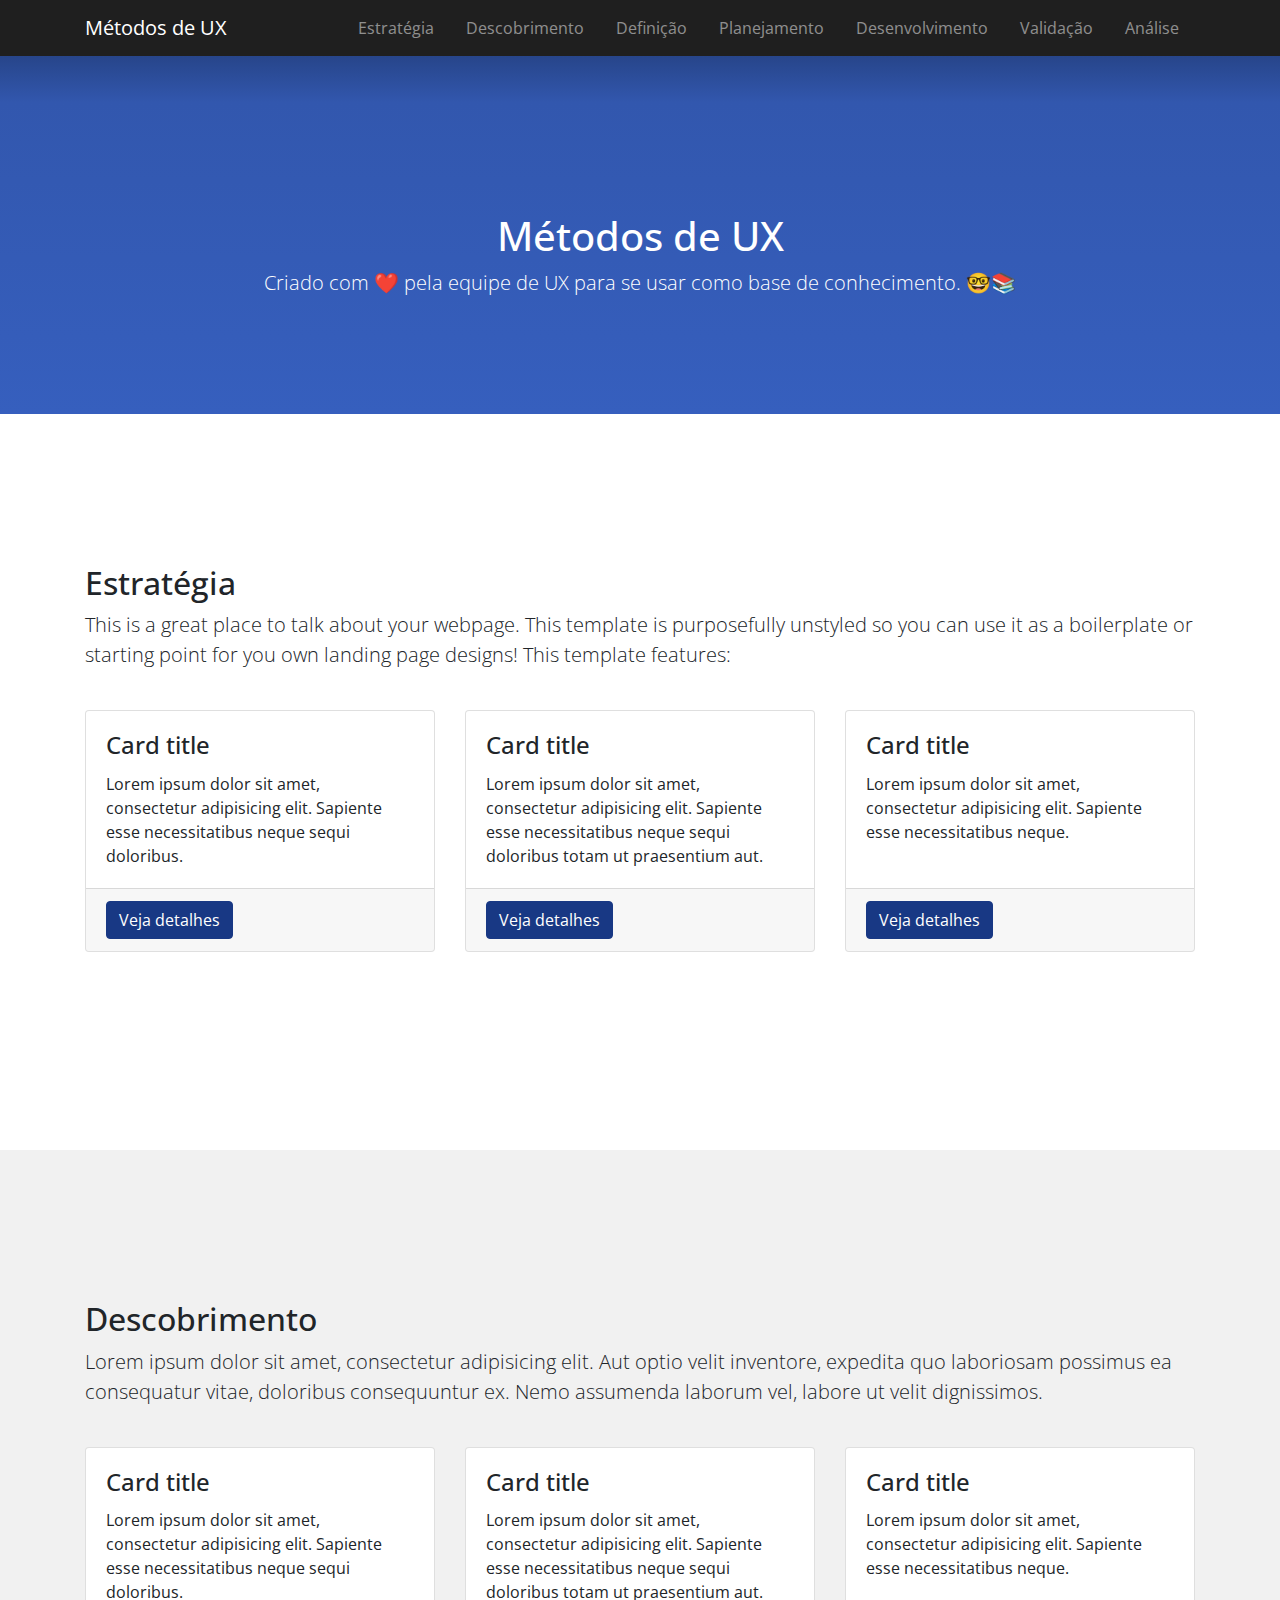
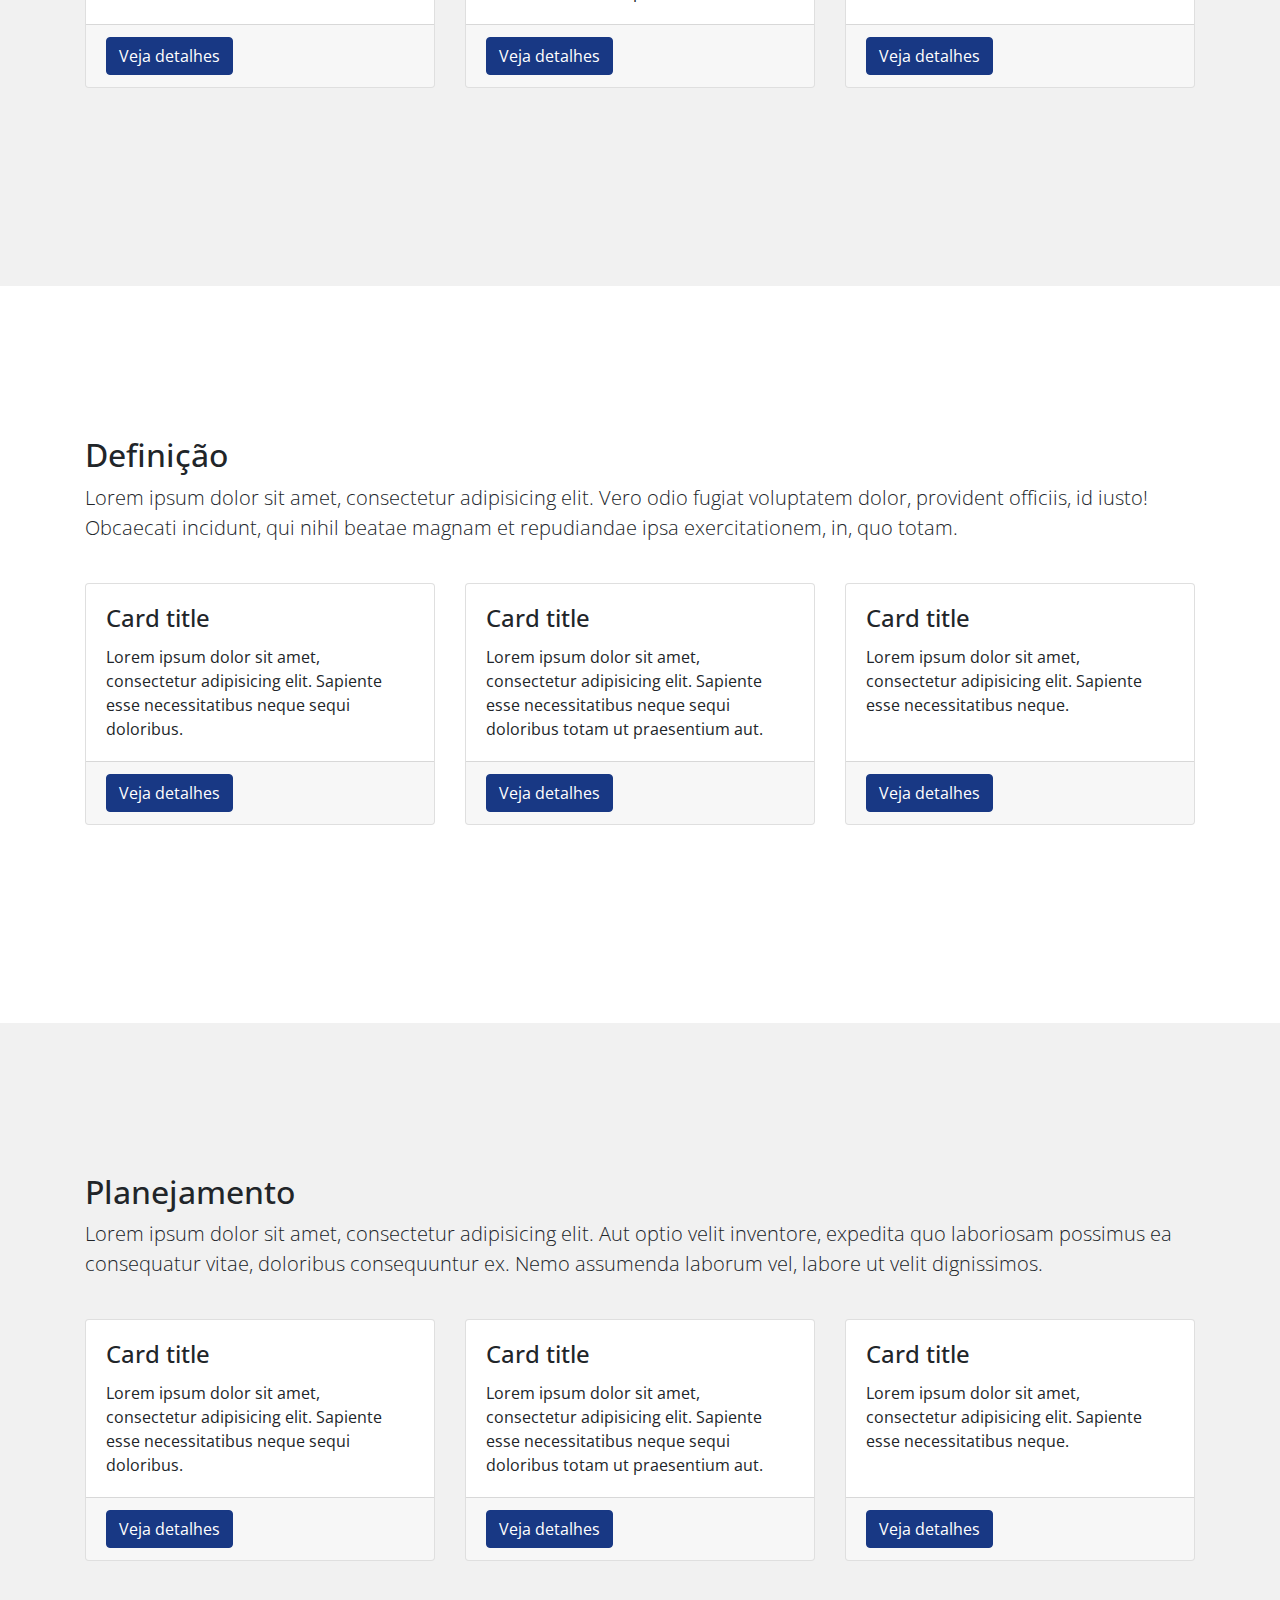
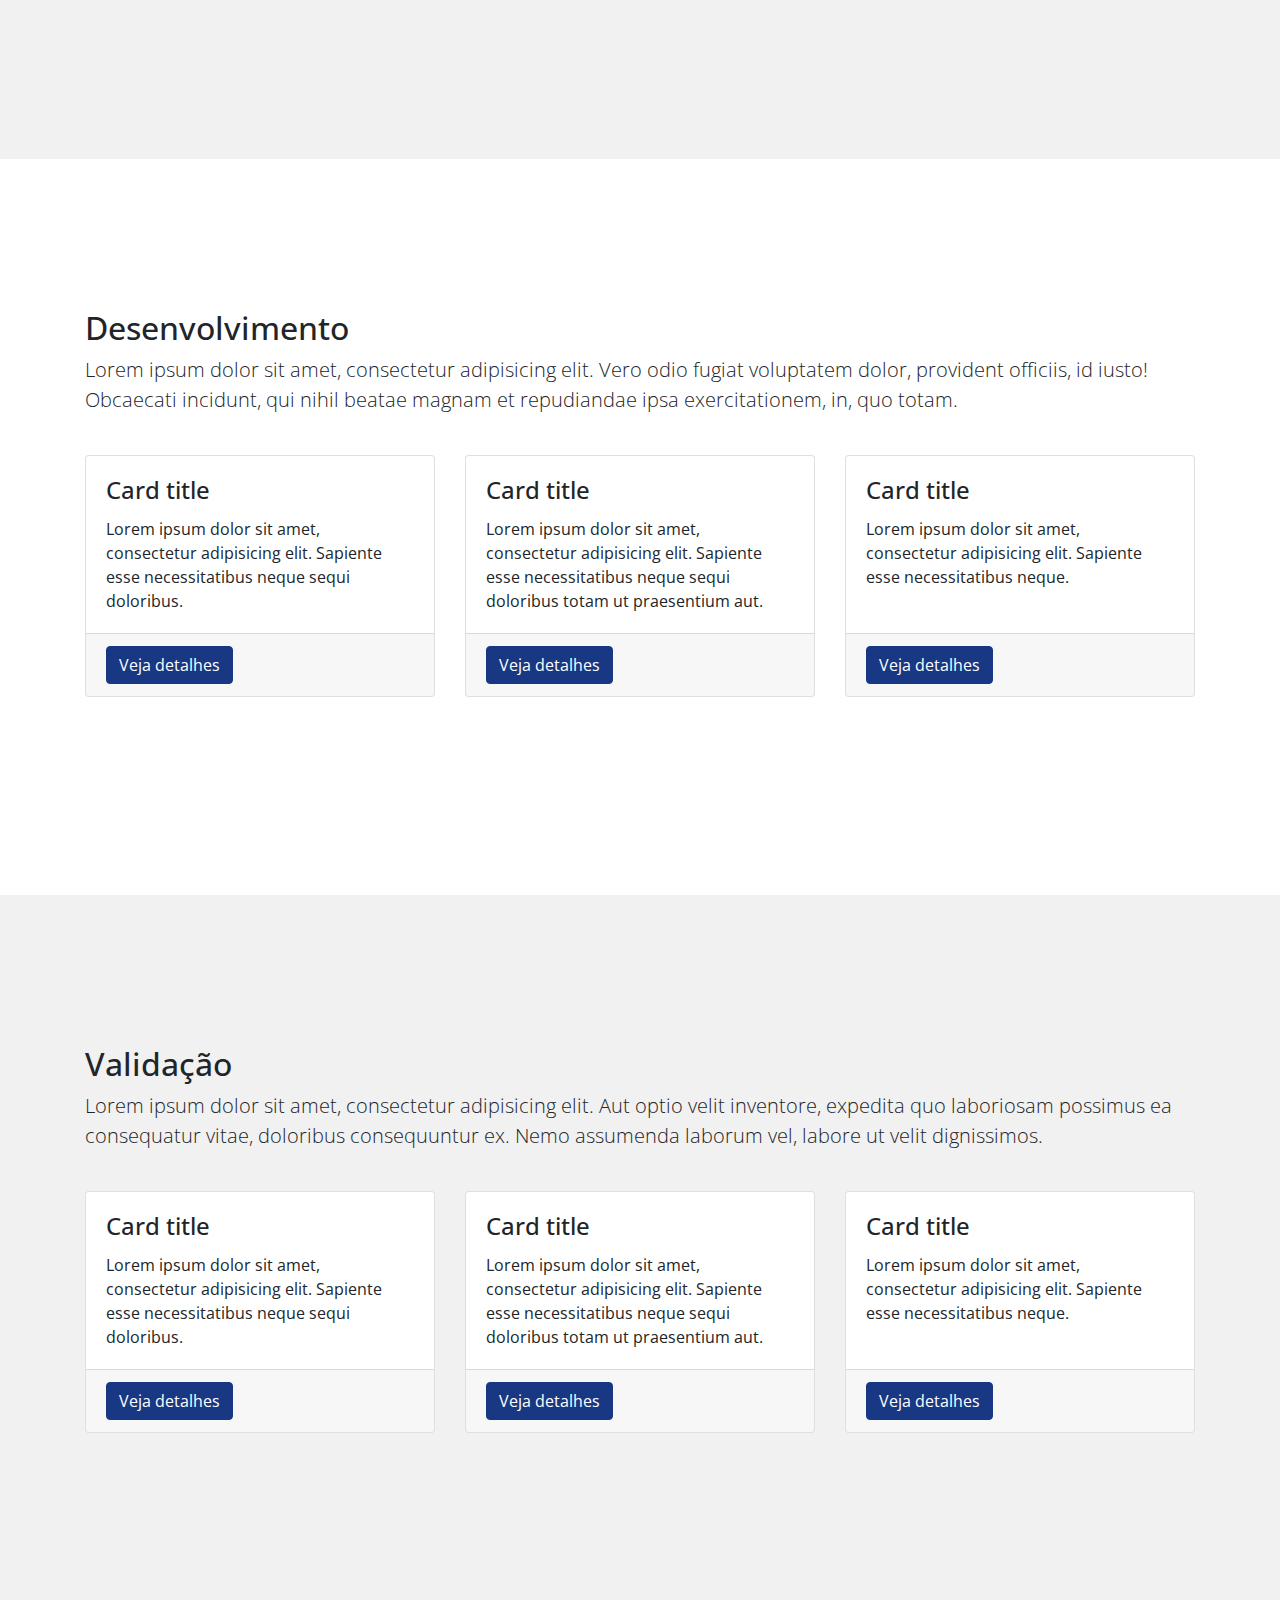
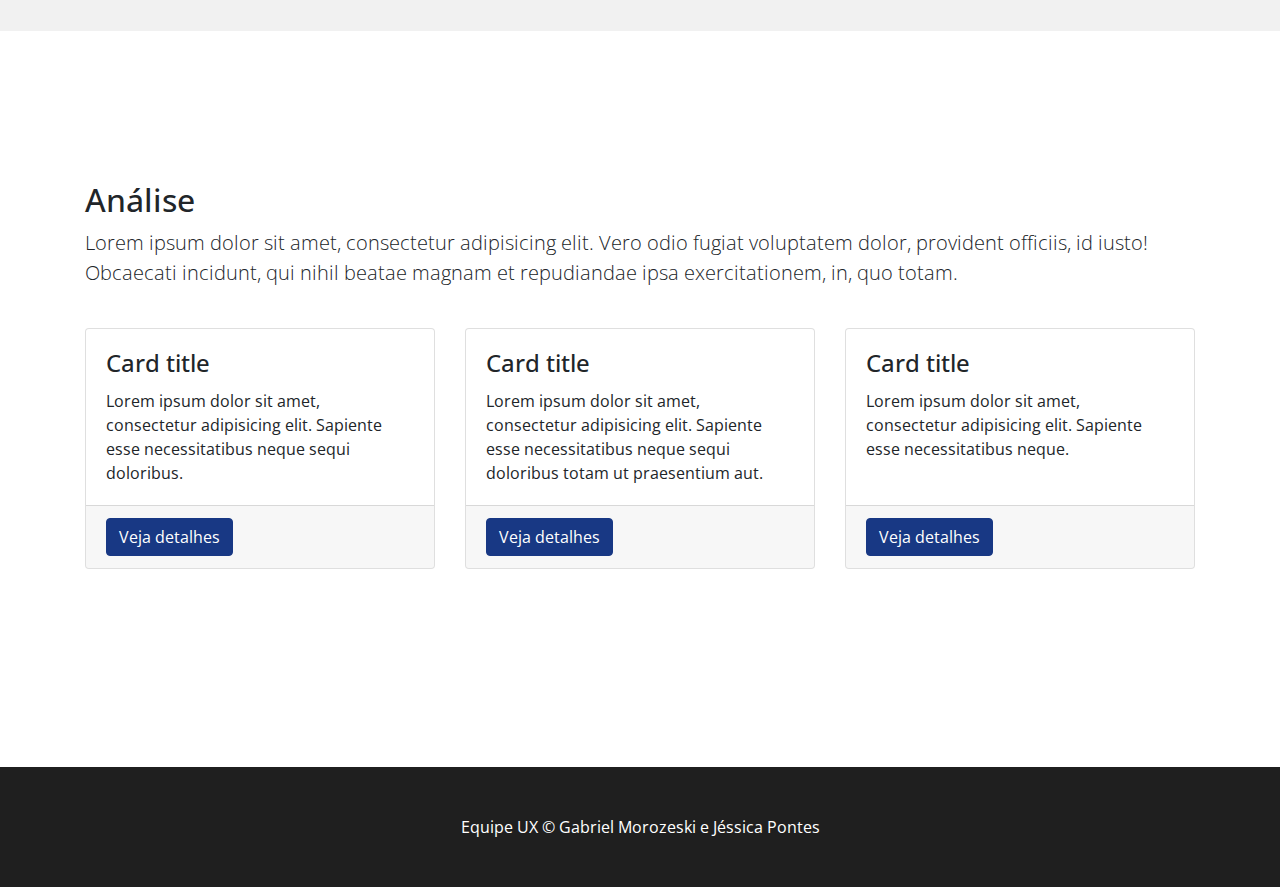
==== metodos-de-ux/index.html @ 1e3f7334 "Clean URLs" ====
<!DOCTYPE html>
<html lang="pt-br">

<head>

  <meta charset="utf-8">
  <meta name="viewport" content="width=device-width, initial-scale=1, shrink-to-fit=no">
  <meta name="description" content="Acervo de métodos utilizados pela área de UX dividido em várias etapas de execução.">
  <meta name="author" content="Gabriel Morozeski e Jéssica Pontes">

  <title>Métodos de UX</title>

  <!-- Bootstrap core CSS -->
  <link href="vendor/bootstrap/css/bootstrap.min.css" rel="stylesheet">

  <!-- Custom Styles -->
  <link href="css/styles.css" rel="stylesheet">

  <!-- Google Fonts -->
  <link href="https://fonts.googleapis.com/css2?family=Open+Sans:ital,wght@0,300;0,400;0,600;0,700;1,300;1,400;1,600;1,700&display=swap" rel="stylesheet"> 

</head>

<body id="page-top">

  <!-- Navigation -->
  <nav class="navbar navbar-expand-lg navbar-dark bg-dark fixed-top" id="mainNav">
    <div class="container">
      <a class="navbar-brand js-scroll-trigger" href="#page-top">Métodos de UX</a>
      <button class="navbar-toggler" type="button" data-toggle="collapse" data-target="#navbarResponsive"
        aria-controls="navbarResponsive" aria-expanded="false" aria-label="Toggle navigation">
        <span class="navbar-toggler-icon"></span>
      </button>
      <div class="collapse navbar-collapse" id="navbarResponsive">
        <ul class="navbar-nav ml-auto">
          <li class="nav-item">
            <a class="nav-link js-scroll-trigger" href="#estrategia">Estratégia</a>
          </li>
          <li class="nav-item">
            <a class="nav-link js-scroll-trigger" href="#descobrimento">Descobrimento</a>
          </li>
          <li class="nav-item">
            <a class="nav-link js-scroll-trigger" href="#definicao">Definição</a>
          </li>
          <li class="nav-item">
            <a class="nav-link js-scroll-trigger" href="#planejamento">Planejamento</a>
          </li>
          <li class="nav-item">
            <a class="nav-link js-scroll-trigger" href="#desenvolvimento">Desenvolvimento</a>
          </li>
          <li class="nav-item">
            <a class="nav-link js-scroll-trigger" href="#validacao">Validação</a>
          </li>
          <li class="nav-item">
            <a class="nav-link js-scroll-trigger" href="#analise">Análise</a>
          </li>
        </ul>
      </div>
    </div>
  </nav>

  <header class="bg-primary text-white">
    <div class="container text-center">
      <h1>Métodos de UX</h1>
      <p class="lead">Criado com ❤️ pela equipe de UX para se usar como base de conhecimento. 🤓📚</p>
    </div>
  </header>

  <section id="estrategia">
    <div class="container">
      <div class="row mb-4">
        <div class="col mx-auto">
          <h2>Estratégia</h2>
          <p class="lead">This is a great place to talk about your webpage. This template is purposefully unstyled so
            you can use it as a boilerplate or starting point for you own landing page designs! This template features:
          </p>
        </div>
      </div>
      <div class="row">
        <div class="col-md-4 mb-5">
          <div class="card h-100">
            <img class="card-img-top" src="http://placehold.it/300x200" alt="">
            <div class="card-body">
              <h4 class="card-title">Card title</h4>
              <p class="card-text">Lorem ipsum dolor sit amet, consectetur adipisicing elit. Sapiente esse
                necessitatibus neque sequi doloribus.</p>
            </div>
            <div class="card-footer">
              <a href="/metodos-de-ux/inner" class="btn btn-primary">Veja detalhes</a>
            </div>
          </div>
        </div>
        <div class="col-md-4 mb-5">
          <div class="card h-100">
            <img class="card-img-top" src="http://placehold.it/300x200" alt="">
            <div class="card-body">
              <h4 class="card-title">Card title</h4>
              <p class="card-text">Lorem ipsum dolor sit amet, consectetur adipisicing elit. Sapiente esse
                necessitatibus neque sequi doloribus totam ut praesentium aut.</p>
            </div>
            <div class="card-footer">
              <a href="inner.html" class="btn btn-primary">Veja detalhes</a>
            </div>
          </div>
        </div>
        <div class="col-md-4 mb-5">
          <div class="card h-100">
            <img class="card-img-top" src="http://placehold.it/300x200" alt="">
            <div class="card-body">
              <h4 class="card-title">Card title</h4>
              <p class="card-text">Lorem ipsum dolor sit amet, consectetur adipisicing elit. Sapiente esse
                necessitatibus neque.</p>
            </div>
            <div class="card-footer">
              <a href="inner.html" class="btn btn-primary">Veja detalhes</a>
            </div>
          </div>
        </div>
      </div>
    </div>
  </section>

  <section id="descobrimento" class="bg-light">
    <div class="container">
      <div class="row mb-4">
        <div class="col mx-auto">
          <h2>Descobrimento</h2>
          <p class="lead">Lorem ipsum dolor sit amet, consectetur adipisicing elit. Aut optio velit inventore, expedita
            quo laboriosam possimus ea consequatur vitae, doloribus consequuntur ex. Nemo assumenda laborum vel, labore
            ut velit dignissimos.</p>
        </div>
      </div>
      <div class="row">
        <div class="col-md-4 mb-5">
          <div class="card h-100">
            <img class="card-img-top" src="http://placehold.it/300x200" alt="">
            <div class="card-body">
              <h4 class="card-title">Card title</h4>
              <p class="card-text">Lorem ipsum dolor sit amet, consectetur adipisicing elit. Sapiente esse
                necessitatibus neque sequi doloribus.</p>
            </div>
            <div class="card-footer">
              <a href="inner.html" class="btn btn-primary">Veja detalhes</a>
            </div>
          </div>
        </div>
        <div class="col-md-4 mb-5">
          <div class="card h-100">
            <img class="card-img-top" src="http://placehold.it/300x200" alt="">
            <div class="card-body">
              <h4 class="card-title">Card title</h4>
              <p class="card-text">Lorem ipsum dolor sit amet, consectetur adipisicing elit. Sapiente esse
                necessitatibus neque sequi doloribus totam ut praesentium aut.</p>
            </div>
            <div class="card-footer">
              <a href="inner.html" class="btn btn-primary">Veja detalhes</a>
            </div>
          </div>
        </div>
        <div class="col-md-4 mb-5">
          <div class="card h-100">
            <img class="card-img-top" src="http://placehold.it/300x200" alt="">
            <div class="card-body">
              <h4 class="card-title">Card title</h4>
              <p class="card-text">Lorem ipsum dolor sit amet, consectetur adipisicing elit. Sapiente esse
                necessitatibus neque.</p>
            </div>
            <div class="card-footer">
              <a href="inner.html" class="btn btn-primary">Veja detalhes</a>
            </div>
          </div>
        </div>
      </div>
    </div>
  </section>

  <section id="definicao">
    <div class="container">
      <div class="row mb-4">
        <div class="col mx-auto">
          <h2>Definição</h2>
          <p class="lead">Lorem ipsum dolor sit amet, consectetur adipisicing elit. Vero odio fugiat voluptatem dolor,
            provident officiis, id iusto! Obcaecati incidunt, qui nihil beatae magnam et repudiandae ipsa
            exercitationem, in, quo totam.</p>
        </div>
      </div>
      <div class="row">
        <div class="col-md-4 mb-5">
          <div class="card h-100">
            <img class="card-img-top" src="http://placehold.it/300x200" alt="">
            <div class="card-body">
              <h4 class="card-title">Card title</h4>
              <p class="card-text">Lorem ipsum dolor sit amet, consectetur adipisicing elit. Sapiente esse
                necessitatibus neque sequi doloribus.</p>
            </div>
            <div class="card-footer">
              <a href="inner.html" class="btn btn-primary">Veja detalhes</a>
            </div>
          </div>
        </div>
        <div class="col-md-4 mb-5">
          <div class="card h-100">
            <img class="card-img-top" src="http://placehold.it/300x200" alt="">
            <div class="card-body">
              <h4 class="card-title">Card title</h4>
              <p class="card-text">Lorem ipsum dolor sit amet, consectetur adipisicing elit. Sapiente esse
                necessitatibus neque sequi doloribus totam ut praesentium aut.</p>
            </div>
            <div class="card-footer">
              <a href="inner.html" class="btn btn-primary">Veja detalhes</a>
            </div>
          </div>
        </div>
        <div class="col-md-4 mb-5">
          <div class="card h-100">
            <img class="card-img-top" src="http://placehold.it/300x200" alt="">
            <div class="card-body">
              <h4 class="card-title">Card title</h4>
              <p class="card-text">Lorem ipsum dolor sit amet, consectetur adipisicing elit. Sapiente esse
                necessitatibus neque.</p>
            </div>
            <div class="card-footer">
              <a href="inner.html" class="btn btn-primary">Veja detalhes</a>
            </div>
          </div>
        </div>
      </div>
    </div>
  </section>

  <section id="planejamento" class="bg-light">
    <div class="container">
      <div class="row mb-4">
        <div class="col mx-auto">
          <h2>Planejamento</h2>
          <p class="lead">Lorem ipsum dolor sit amet, consectetur adipisicing elit. Aut optio velit inventore, expedita
            quo laboriosam possimus ea consequatur vitae, doloribus consequuntur ex. Nemo assumenda laborum vel, labore
            ut velit dignissimos.</p>
        </div>
      </div>
      <div class="row">
        <div class="col-md-4 mb-5">
          <div class="card h-100">
            <img class="card-img-top" src="http://placehold.it/300x200" alt="">
            <div class="card-body">
              <h4 class="card-title">Card title</h4>
              <p class="card-text">Lorem ipsum dolor sit amet, consectetur adipisicing elit. Sapiente esse
                necessitatibus neque sequi doloribus.</p>
            </div>
            <div class="card-footer">
              <a href="inner.html" class="btn btn-primary">Veja detalhes</a>
            </div>
          </div>
        </div>
        <div class="col-md-4 mb-5">
          <div class="card h-100">
            <img class="card-img-top" src="http://placehold.it/300x200" alt="">
            <div class="card-body">
              <h4 class="card-title">Card title</h4>
              <p class="card-text">Lorem ipsum dolor sit amet, consectetur adipisicing elit. Sapiente esse
                necessitatibus neque sequi doloribus totam ut praesentium aut.</p>
            </div>
            <div class="card-footer">
              <a href="inner.html" class="btn btn-primary">Veja detalhes</a>
            </div>
          </div>
        </div>
        <div class="col-md-4 mb-5">
          <div class="card h-100">
            <img class="card-img-top" src="http://placehold.it/300x200" alt="">
            <div class="card-body">
              <h4 class="card-title">Card title</h4>
              <p class="card-text">Lorem ipsum dolor sit amet, consectetur adipisicing elit. Sapiente esse
                necessitatibus neque.</p>
            </div>
            <div class="card-footer">
              <a href="inner.html" class="btn btn-primary">Veja detalhes</a>
            </div>
          </div>
        </div>
      </div>
    </div>
  </section>

  <section id="desenvolvimento">
    <div class="container">
      <div class="row mb-4">
        <div class="col mx-auto">
          <h2>Desenvolvimento</h2>
          <p class="lead">Lorem ipsum dolor sit amet, consectetur adipisicing elit. Vero odio fugiat voluptatem dolor,
            provident officiis, id iusto! Obcaecati incidunt, qui nihil beatae magnam et repudiandae ipsa
            exercitationem, in, quo totam.</p>
        </div>
      </div>
      <div class="row">
        <div class="col-md-4 mb-5">
          <div class="card h-100">
            <img class="card-img-top" src="http://placehold.it/300x200" alt="">
            <div class="card-body">
              <h4 class="card-title">Card title</h4>
              <p class="card-text">Lorem ipsum dolor sit amet, consectetur adipisicing elit. Sapiente esse
                necessitatibus neque sequi doloribus.</p>
            </div>
            <div class="card-footer">
              <a href="inner.html" class="btn btn-primary">Veja detalhes</a>
            </div>
          </div>
        </div>
        <div class="col-md-4 mb-5">
          <div class="card h-100">
            <img class="card-img-top" src="http://placehold.it/300x200" alt="">
            <div class="card-body">
              <h4 class="card-title">Card title</h4>
              <p class="card-text">Lorem ipsum dolor sit amet, consectetur adipisicing elit. Sapiente esse
                necessitatibus neque sequi doloribus totam ut praesentium aut.</p>
            </div>
            <div class="card-footer">
              <a href="inner.html" class="btn btn-primary">Veja detalhes</a>
            </div>
          </div>
        </div>
        <div class="col-md-4 mb-5">
          <div class="card h-100">
            <img class="card-img-top" src="http://placehold.it/300x200" alt="">
            <div class="card-body">
              <h4 class="card-title">Card title</h4>
              <p class="card-text">Lorem ipsum dolor sit amet, consectetur adipisicing elit. Sapiente esse
                necessitatibus neque.</p>
            </div>
            <div class="card-footer">
              <a href="inner.html" class="btn btn-primary">Veja detalhes</a>
            </div>
          </div>
        </div>
      </div>
    </div>
  </section>

  <section id="validacao" class="bg-light">
    <div class="container">
      <div class="row mb-4">
        <div class="col mx-auto">
          <h2>Validação</h2>
          <p class="lead">Lorem ipsum dolor sit amet, consectetur adipisicing elit. Aut optio velit inventore, expedita
            quo laboriosam possimus ea consequatur vitae, doloribus consequuntur ex. Nemo assumenda laborum vel, labore
            ut velit dignissimos.</p>
        </div>
      </div>
      <div class="row">
        <div class="col-md-4 mb-5">
          <div class="card h-100">
            <img class="card-img-top" src="http://placehold.it/300x200" alt="">
            <div class="card-body">
              <h4 class="card-title">Card title</h4>
              <p class="card-text">Lorem ipsum dolor sit amet, consectetur adipisicing elit. Sapiente esse
                necessitatibus neque sequi doloribus.</p>
            </div>
            <div class="card-footer">
              <a href="inner.html" class="btn btn-primary">Veja detalhes</a>
            </div>
          </div>
        </div>
        <div class="col-md-4 mb-5">
          <div class="card h-100">
            <img class="card-img-top" src="http://placehold.it/300x200" alt="">
            <div class="card-body">
              <h4 class="card-title">Card title</h4>
              <p class="card-text">Lorem ipsum dolor sit amet, consectetur adipisicing elit. Sapiente esse
                necessitatibus neque sequi doloribus totam ut praesentium aut.</p>
            </div>
            <div class="card-footer">
              <a href="inner.html" class="btn btn-primary">Veja detalhes</a>
            </div>
          </div>
        </div>
        <div class="col-md-4 mb-5">
          <div class="card h-100">
            <img class="card-img-top" src="http://placehold.it/300x200" alt="">
            <div class="card-body">
              <h4 class="card-title">Card title</h4>
              <p class="card-text">Lorem ipsum dolor sit amet, consectetur adipisicing elit. Sapiente esse
                necessitatibus neque.</p>
            </div>
            <div class="card-footer">
              <a href="inner.html" class="btn btn-primary">Veja detalhes</a>
            </div>
          </div>
        </div>
      </div>
    </div>
  </section>

  <section id="analise">
    <div class="container">
      <div class="row mb-4">
        <div class="col mx-auto">
          <h2>Análise</h2>
          <p class="lead">Lorem ipsum dolor sit amet, consectetur adipisicing elit. Vero odio fugiat voluptatem dolor,
            provident officiis, id iusto! Obcaecati incidunt, qui nihil beatae magnam et repudiandae ipsa
            exercitationem, in, quo totam.</p>
        </div>
      </div>
      <div class="row">
        <div class="col-md-4 mb-5">
          <div class="card h-100">
            <img class="card-img-top" src="http://placehold.it/300x200" alt="">
            <div class="card-body">
              <h4 class="card-title">Card title</h4>
              <p class="card-text">Lorem ipsum dolor sit amet, consectetur adipisicing elit. Sapiente esse
                necessitatibus neque sequi doloribus.</p>
            </div>
            <div class="card-footer">
              <a href="inner.html" class="btn btn-primary">Veja detalhes</a>
            </div>
          </div>
        </div>
        <div class="col-md-4 mb-5">
          <div class="card h-100">
            <img class="card-img-top" src="http://placehold.it/300x200" alt="">
            <div class="card-body">
              <h4 class="card-title">Card title</h4>
              <p class="card-text">Lorem ipsum dolor sit amet, consectetur adipisicing elit. Sapiente esse
                necessitatibus neque sequi doloribus totam ut praesentium aut.</p>
            </div>
            <div class="card-footer">
              <a href="inner.html" class="btn btn-primary">Veja detalhes</a>
            </div>
          </div>
        </div>
        <div class="col-md-4 mb-5">
          <div class="card h-100">
            <img class="card-img-top" src="http://placehold.it/300x200" alt="">
            <div class="card-body">
              <h4 class="card-title">Card title</h4>
              <p class="card-text">Lorem ipsum dolor sit amet, consectetur adipisicing elit. Sapiente esse
                necessitatibus neque.</p>
            </div>
            <div class="card-footer">
              <a href="inner.html" class="btn btn-primary">Veja detalhes</a>
            </div>
          </div>
        </div>
      </div>
    </div>
  </section>

  <!-- Footer -->
  <footer class="py-5 bg-dark">
    <div class="container">
      <p class="m-0 text-center text-white">Equipe UX &copy; Gabriel Morozeski e Jéssica Pontes</p>
    </div>
    <!-- /.container -->
  </footer>

  <!-- Bootstrap core JavaScript -->
  <script src="vendor/jquery/jquery.min.js"></script>
  <script src="vendor/bootstrap/js/bootstrap.bundle.min.js"></script>

  <!-- Plugin JavaScript -->
  <script src="vendor/jquery-easing/jquery.easing.min.js"></script>

  <!-- Custom JavaScript for this theme -->
  <script src="js/scrolling-nav.js"></script>

</body>

</html>
---- metodos-de-ux/css/styles.css ----
body {
  padding-top: 56px;
  font-family: 'Open Sans', sans-serif;
}

header {
  padding: 156px 0 100px;
}

section {
  padding: 150px 0;
}

.bg-light {
  background-color: #F1F1F1 !important;
}

.bg-dark {
  background-color: #1f1f1f  !important;
}

.bg-primary {
  background-color: #183884 !important;
  background: linear-gradient(180deg, #27458A 0, #3257AE 13.02%, #365FBE 100%) !important;
}

.btn-primary {
  background-color: #183884;
  border-color: #183884;
}

.btn-primary:hover {
  background-color: #183884;
  border-color: #183884;
}

@media (min-width: 992px) {
  .navbar-expand-lg .navbar-nav .nav-link {
   padding-right: .5rem !important;
   padding-left: .5rem !important;
  }
}

@media (min-width: 1200px) {
  .navbar-expand-lg .navbar-nav .nav-link {
   padding-right: 1rem !important;
   padding-left: 1rem !important;
  }
}
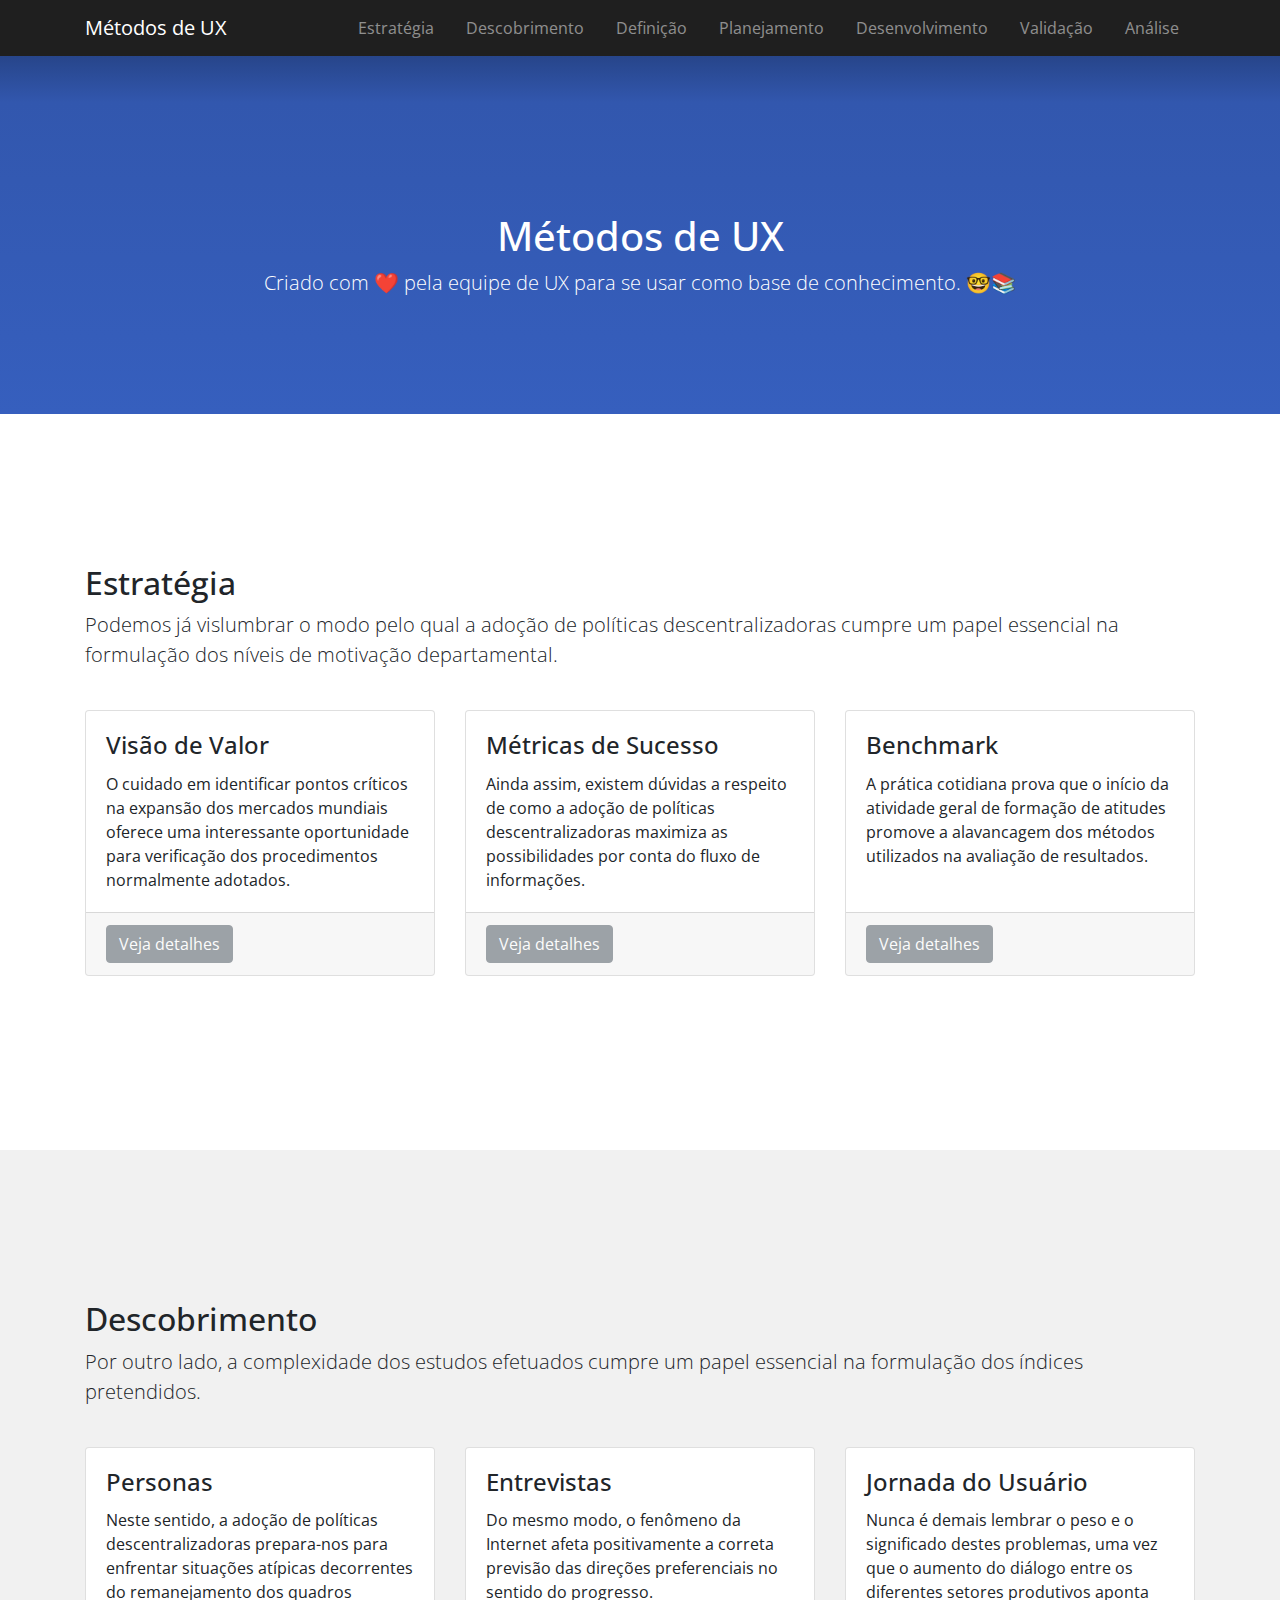
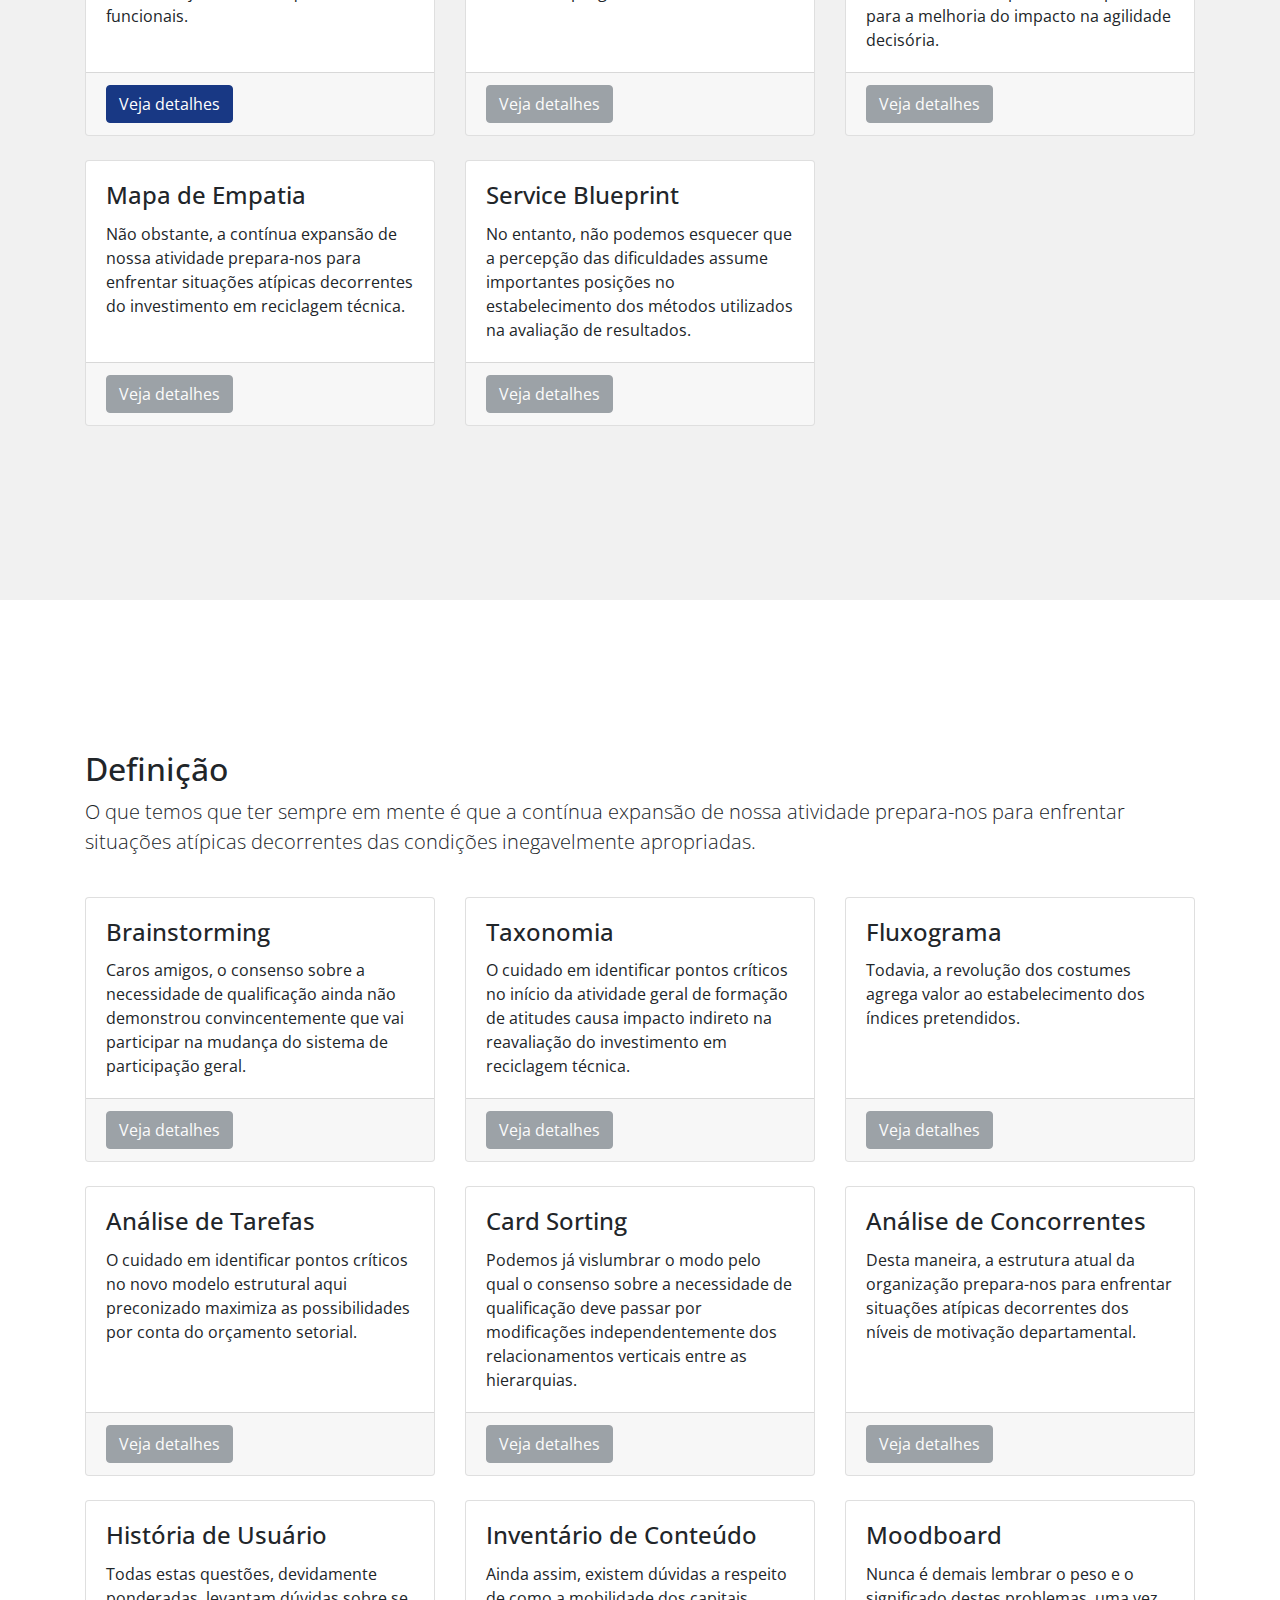
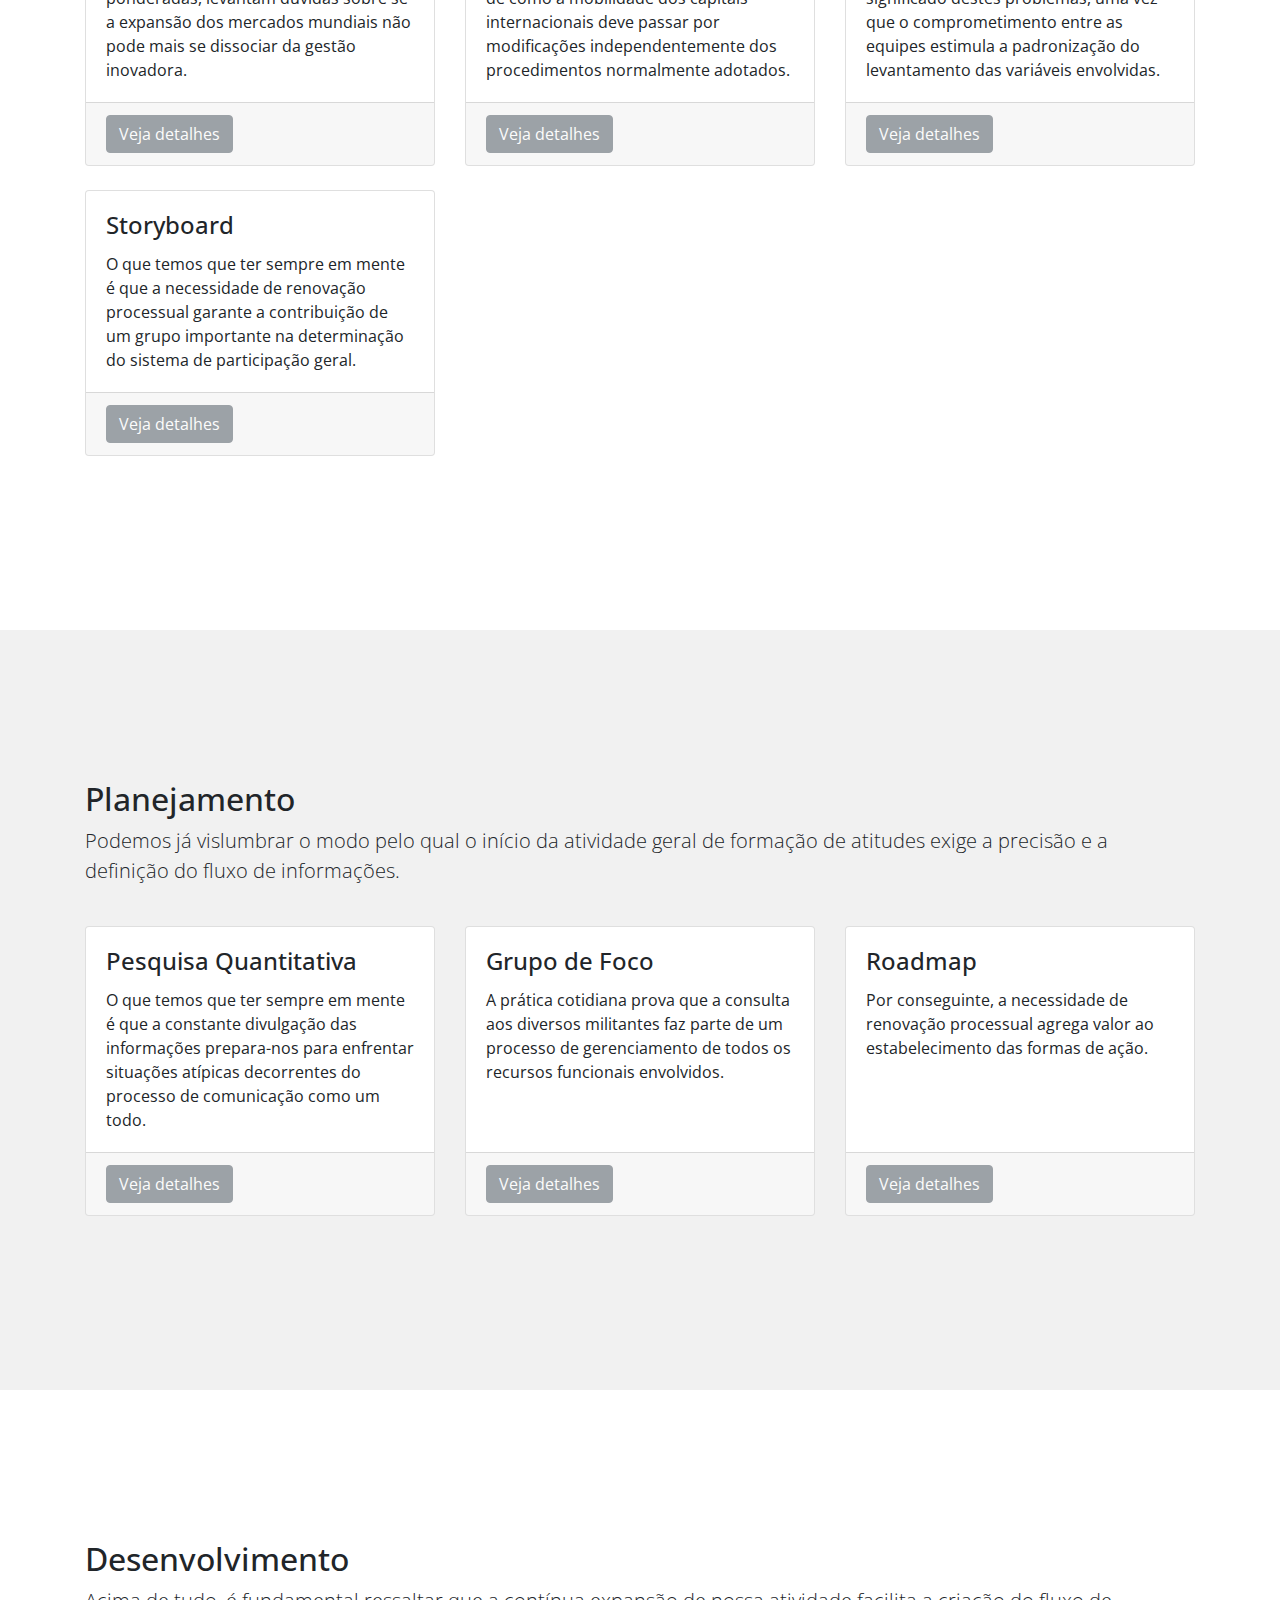
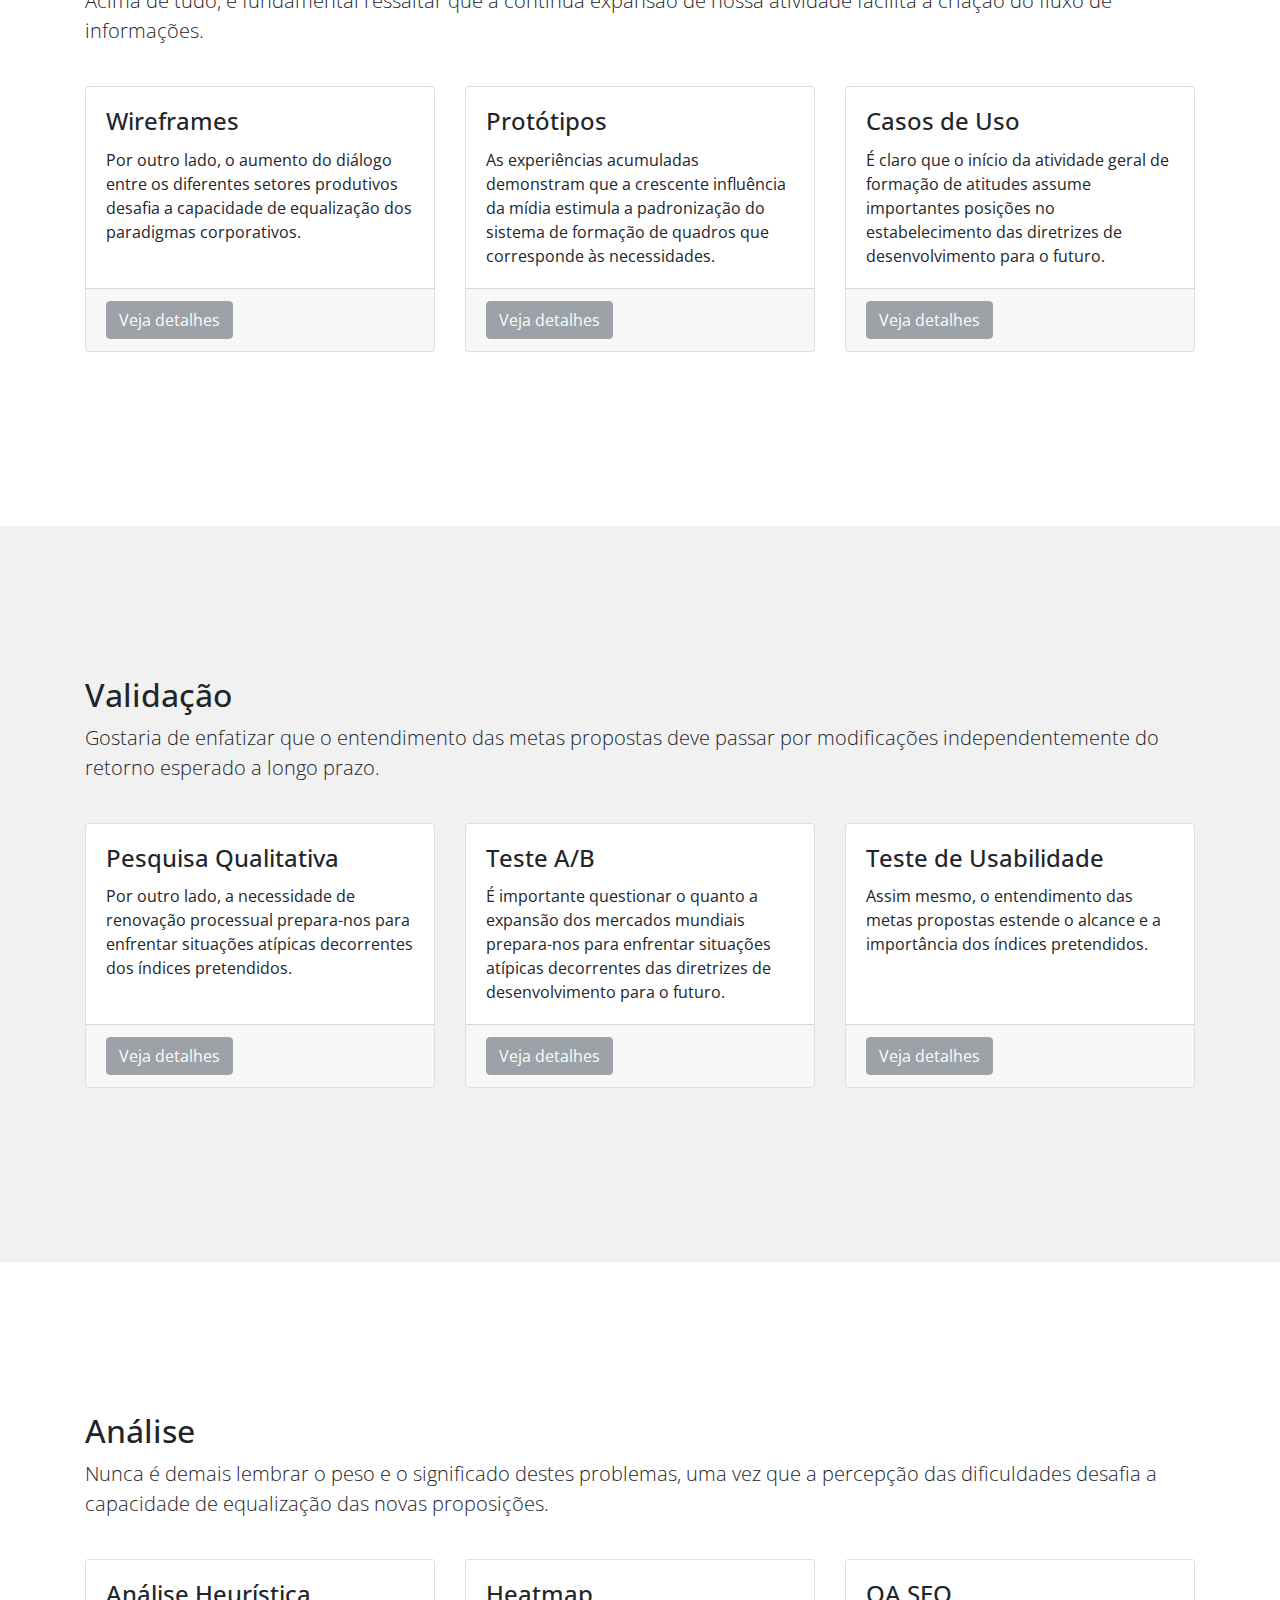
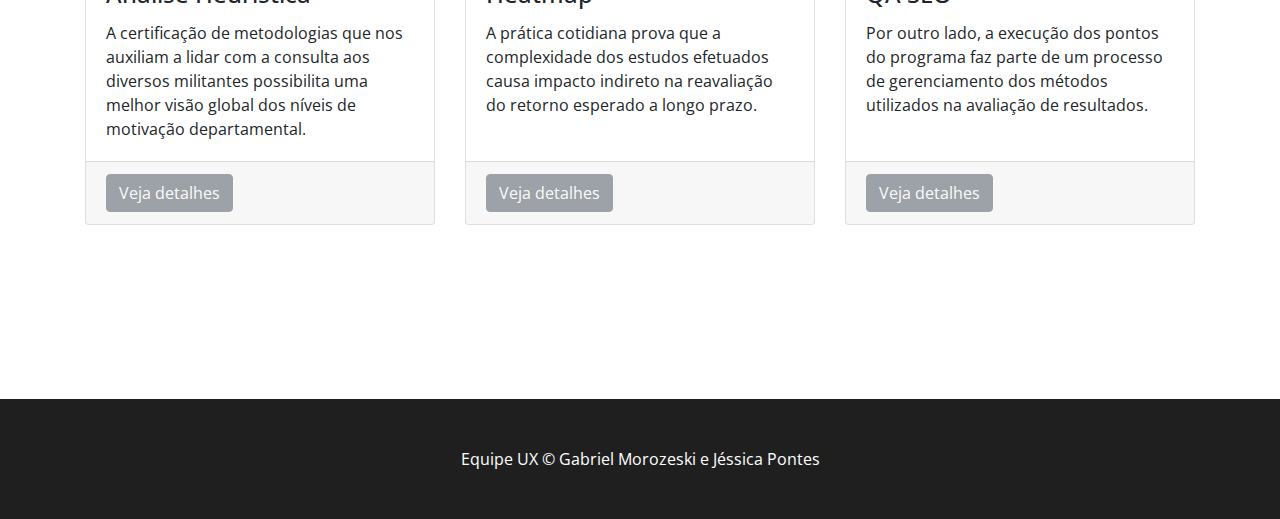
==== commit aa1275f5: "Add placeholder content to Home and Inner pages" ====
--- a/metodos-de-ux/index.html
+++ b/metodos-de-ux/index.html
@@ -71,48 +71,44 @@
       <div class="row mb-4">
         <div class="col mx-auto">
           <h2>Estratégia</h2>
-          <p class="lead">This is a great place to talk about your webpage. This template is purposefully unstyled so
-            you can use it as a boilerplate or starting point for you own landing page designs! This template features:
+          <p class="lead">Podemos já vislumbrar o modo pelo qual a adoção de políticas descentralizadoras cumpre um papel essencial na formulação dos níveis de motivação departamental.
           </p>
         </div>
       </div>
       <div class="row">
-        <div class="col-md-4 mb-5">
-          <div class="card h-100">
-            <img class="card-img-top" src="http://placehold.it/300x200" alt="">
-            <div class="card-body">
-              <h4 class="card-title">Card title</h4>
-              <p class="card-text">Lorem ipsum dolor sit amet, consectetur adipisicing elit. Sapiente esse
-                necessitatibus neque sequi doloribus.</p>
-            </div>
-            <div class="card-footer">
-              <a href="/metodos-de-ux/inner" class="btn btn-primary">Veja detalhes</a>
-            </div>
-          </div>
-        </div>
-        <div class="col-md-4 mb-5">
-          <div class="card h-100">
-            <img class="card-img-top" src="http://placehold.it/300x200" alt="">
-            <div class="card-body">
-              <h4 class="card-title">Card title</h4>
-              <p class="card-text">Lorem ipsum dolor sit amet, consectetur adipisicing elit. Sapiente esse
-                necessitatibus neque sequi doloribus totam ut praesentium aut.</p>
-            </div>
-            <div class="card-footer">
-              <a href="inner.html" class="btn btn-primary">Veja detalhes</a>
-            </div>
-          </div>
-        </div>
-        <div class="col-md-4 mb-5">
-          <div class="card h-100">
-            <img class="card-img-top" src="http://placehold.it/300x200" alt="">
-            <div class="card-body">
-              <h4 class="card-title">Card title</h4>
-              <p class="card-text">Lorem ipsum dolor sit amet, consectetur adipisicing elit. Sapiente esse
-                necessitatibus neque.</p>
-            </div>
-            <div class="card-footer">
-              <a href="inner.html" class="btn btn-primary">Veja detalhes</a>
+        <div class="col-md-4 mb-4">
+          <div class="card h-100">
+            <img class="card-img-top" src="http://placehold.it/300x200" alt="">
+            <div class="card-body">
+              <h4 class="card-title">Visão de Valor</h4>
+              <p class="card-text">O cuidado em identificar pontos críticos na expansão dos mercados mundiais oferece uma interessante oportunidade para verificação dos procedimentos normalmente adotados.</p>
+            </div>
+            <div class="card-footer">
+              <a href="#" class="btn btn-secondary disabled" role="button" aria-disabled="true">Veja detalhes</a>
+            </div>
+          </div>
+        </div>
+        <div class="col-md-4 mb-4">
+          <div class="card h-100">
+            <img class="card-img-top" src="http://placehold.it/300x200" alt="">
+            <div class="card-body">
+              <h4 class="card-title">Métricas de Sucesso</h4>
+              <p class="card-text">Ainda assim, existem dúvidas a respeito de como a adoção de políticas descentralizadoras maximiza as possibilidades por conta do fluxo de informações.</p>
+            </div>
+            <div class="card-footer">
+              <a href="#" class="btn btn-secondary disabled" role="button" aria-disabled="true">Veja detalhes</a>
+            </div>
+          </div>
+        </div>
+        <div class="col-md-4 mb-4">
+          <div class="card h-100">
+            <img class="card-img-top" src="http://placehold.it/300x200" alt="">
+            <div class="card-body">
+              <h4 class="card-title">Benchmark</h4>
+              <p class="card-text">A prática cotidiana prova que o início da atividade geral de formação de atitudes promove a alavancagem dos métodos utilizados na avaliação de resultados.</p>
+            </div>
+            <div class="card-footer">
+              <a href="#" class="btn btn-secondary disabled" role="button" aria-disabled="true">Veja detalhes</a>
             </div>
           </div>
         </div>
@@ -125,48 +121,67 @@
       <div class="row mb-4">
         <div class="col mx-auto">
           <h2>Descobrimento</h2>
-          <p class="lead">Lorem ipsum dolor sit amet, consectetur adipisicing elit. Aut optio velit inventore, expedita
-            quo laboriosam possimus ea consequatur vitae, doloribus consequuntur ex. Nemo assumenda laborum vel, labore
-            ut velit dignissimos.</p>
-        </div>
-      </div>
-      <div class="row">
-        <div class="col-md-4 mb-5">
-          <div class="card h-100">
-            <img class="card-img-top" src="http://placehold.it/300x200" alt="">
-            <div class="card-body">
-              <h4 class="card-title">Card title</h4>
-              <p class="card-text">Lorem ipsum dolor sit amet, consectetur adipisicing elit. Sapiente esse
-                necessitatibus neque sequi doloribus.</p>
-            </div>
-            <div class="card-footer">
-              <a href="inner.html" class="btn btn-primary">Veja detalhes</a>
-            </div>
-          </div>
-        </div>
-        <div class="col-md-4 mb-5">
-          <div class="card h-100">
-            <img class="card-img-top" src="http://placehold.it/300x200" alt="">
-            <div class="card-body">
-              <h4 class="card-title">Card title</h4>
-              <p class="card-text">Lorem ipsum dolor sit amet, consectetur adipisicing elit. Sapiente esse
-                necessitatibus neque sequi doloribus totam ut praesentium aut.</p>
-            </div>
-            <div class="card-footer">
-              <a href="inner.html" class="btn btn-primary">Veja detalhes</a>
-            </div>
-          </div>
-        </div>
-        <div class="col-md-4 mb-5">
-          <div class="card h-100">
-            <img class="card-img-top" src="http://placehold.it/300x200" alt="">
-            <div class="card-body">
-              <h4 class="card-title">Card title</h4>
-              <p class="card-text">Lorem ipsum dolor sit amet, consectetur adipisicing elit. Sapiente esse
-                necessitatibus neque.</p>
-            </div>
-            <div class="card-footer">
-              <a href="inner.html" class="btn btn-primary">Veja detalhes</a>
+          <p class="lead">Por outro lado, a complexidade dos estudos efetuados cumpre um papel essencial na formulação dos índices pretendidos.</p>
+        </div>
+      </div>
+      <div class="row">
+        <div class="col-md-4 mb-4">
+          <div class="card h-100">
+            <img class="card-img-top" src="http://placehold.it/300x200" alt="">
+            <div class="card-body">
+              <h4 class="card-title">Personas</h4>
+              <p class="card-text">Neste sentido, a adoção de políticas descentralizadoras prepara-nos para enfrentar situações atípicas decorrentes do remanejamento dos quadros funcionais.</p>
+            </div>
+            <div class="card-footer">
+              <a href="/personas.html" class="btn btn-primary" role="button">Veja detalhes</a>
+            </div>
+          </div>
+        </div>
+        <div class="col-md-4 mb-4">
+          <div class="card h-100">
+            <img class="card-img-top" src="http://placehold.it/300x200" alt="">
+            <div class="card-body">
+              <h4 class="card-title">Entrevistas</h4>
+              <p class="card-text">Do mesmo modo, o fenômeno da Internet afeta positivamente a correta previsão das direções preferenciais no sentido do progresso.</p>
+            </div>
+            <div class="card-footer">
+              <a href="#" class="btn btn-secondary disabled" role="button" aria-disabled="true">Veja detalhes</a>
+            </div>
+          </div>
+        </div>
+        <div class="col-md-4 mb-4">
+          <div class="card h-100">
+            <img class="card-img-top" src="http://placehold.it/300x200" alt="">
+            <div class="card-body">
+              <h4 class="card-title">Jornada do Usuário</h4>
+              <p class="card-text">Nunca é demais lembrar o peso e o significado destes problemas, uma vez que o aumento do diálogo entre os diferentes setores produtivos aponta para a melhoria do impacto na agilidade decisória.</p>
+            </div>
+            <div class="card-footer">
+              <a href="#" class="btn btn-secondary disabled" role="button" aria-disabled="true">Veja detalhes</a>
+            </div>
+          </div>
+        </div>
+        <div class="col-md-4 mb-4">
+          <div class="card h-100">
+            <img class="card-img-top" src="http://placehold.it/300x200" alt="">
+            <div class="card-body">
+              <h4 class="card-title">Mapa de Empatia</h4>
+              <p class="card-text">Não obstante, a contínua expansão de nossa atividade prepara-nos para enfrentar situações atípicas decorrentes do investimento em reciclagem técnica.</p>
+            </div>
+            <div class="card-footer">
+              <a href="#" class="btn btn-secondary disabled" role="button" aria-disabled="true">Veja detalhes</a>
+            </div>
+          </div>
+        </div>
+        <div class="col-md-4 mb-4">
+          <div class="card h-100">
+            <img class="card-img-top" src="http://placehold.it/300x200" alt="">
+            <div class="card-body">
+              <h4 class="card-title">Service Blueprint</h4>
+              <p class="card-text">No entanto, não podemos esquecer que a percepção das dificuldades assume importantes posições no estabelecimento dos métodos utilizados na avaliação de resultados.</p>
+            </div>
+            <div class="card-footer">
+              <a href="#" class="btn btn-secondary disabled" role="button" aria-disabled="true">Veja detalhes</a>
             </div>
           </div>
         </div>
@@ -179,48 +194,127 @@
       <div class="row mb-4">
         <div class="col mx-auto">
           <h2>Definição</h2>
-          <p class="lead">Lorem ipsum dolor sit amet, consectetur adipisicing elit. Vero odio fugiat voluptatem dolor,
-            provident officiis, id iusto! Obcaecati incidunt, qui nihil beatae magnam et repudiandae ipsa
-            exercitationem, in, quo totam.</p>
-        </div>
-      </div>
-      <div class="row">
-        <div class="col-md-4 mb-5">
-          <div class="card h-100">
-            <img class="card-img-top" src="http://placehold.it/300x200" alt="">
-            <div class="card-body">
-              <h4 class="card-title">Card title</h4>
-              <p class="card-text">Lorem ipsum dolor sit amet, consectetur adipisicing elit. Sapiente esse
-                necessitatibus neque sequi doloribus.</p>
-            </div>
-            <div class="card-footer">
-              <a href="inner.html" class="btn btn-primary">Veja detalhes</a>
-            </div>
-          </div>
-        </div>
-        <div class="col-md-4 mb-5">
-          <div class="card h-100">
-            <img class="card-img-top" src="http://placehold.it/300x200" alt="">
-            <div class="card-body">
-              <h4 class="card-title">Card title</h4>
-              <p class="card-text">Lorem ipsum dolor sit amet, consectetur adipisicing elit. Sapiente esse
-                necessitatibus neque sequi doloribus totam ut praesentium aut.</p>
-            </div>
-            <div class="card-footer">
-              <a href="inner.html" class="btn btn-primary">Veja detalhes</a>
-            </div>
-          </div>
-        </div>
-        <div class="col-md-4 mb-5">
-          <div class="card h-100">
-            <img class="card-img-top" src="http://placehold.it/300x200" alt="">
-            <div class="card-body">
-              <h4 class="card-title">Card title</h4>
-              <p class="card-text">Lorem ipsum dolor sit amet, consectetur adipisicing elit. Sapiente esse
-                necessitatibus neque.</p>
-            </div>
-            <div class="card-footer">
-              <a href="inner.html" class="btn btn-primary">Veja detalhes</a>
+          <p class="lead">O que temos que ter sempre em mente é que a contínua expansão de nossa atividade prepara-nos para enfrentar situações atípicas decorrentes das condições inegavelmente apropriadas.</p>
+        </div>
+      </div>
+      <div class="row">
+        <div class="col-md-4 mb-4">
+          <div class="card h-100">
+            <img class="card-img-top" src="http://placehold.it/300x200" alt="">
+            <div class="card-body">
+              <h4 class="card-title">Brainstorming</h4>
+              <p class="card-text">Caros amigos, o consenso sobre a necessidade de qualificação ainda não demonstrou convincentemente que vai participar na mudança do sistema de participação geral.</p>
+            </div>
+            <div class="card-footer">
+              <a href="#" class="btn btn-secondary disabled" role="button" aria-disabled="true">Veja detalhes</a>
+            </div>
+          </div>
+        </div>
+        <div class="col-md-4 mb-4">
+          <div class="card h-100">
+            <img class="card-img-top" src="http://placehold.it/300x200" alt="">
+            <div class="card-body">
+              <h4 class="card-title">Taxonomia</h4>
+              <p class="card-text">O cuidado em identificar pontos críticos no início da atividade geral de formação de atitudes causa impacto indireto na reavaliação do investimento em reciclagem técnica.</p>
+            </div>
+            <div class="card-footer">
+              <a href="#" class="btn btn-secondary disabled" role="button" aria-disabled="true">Veja detalhes</a>
+            </div>
+          </div>
+        </div>
+        <div class="col-md-4 mb-4">
+          <div class="card h-100">
+            <img class="card-img-top" src="http://placehold.it/300x200" alt="">
+            <div class="card-body">
+              <h4 class="card-title">Fluxograma</h4>
+              <p class="card-text">Todavia, a revolução dos costumes agrega valor ao estabelecimento dos índices pretendidos.</p>
+            </div>
+            <div class="card-footer">
+              <a href="#" class="btn btn-secondary disabled" role="button" aria-disabled="true">Veja detalhes</a>
+            </div>
+          </div>
+        </div>
+        <div class="col-md-4 mb-4">
+          <div class="card h-100">
+            <img class="card-img-top" src="http://placehold.it/300x200" alt="">
+            <div class="card-body">
+              <h4 class="card-title">Análise de Tarefas</h4>
+              <p class="card-text">O cuidado em identificar pontos críticos no novo modelo estrutural aqui preconizado maximiza as possibilidades por conta do orçamento setorial.</p>
+            </div>
+            <div class="card-footer">
+              <a href="#" class="btn btn-secondary disabled" role="button" aria-disabled="true">Veja detalhes</a>
+            </div>
+          </div>
+        </div>
+        <div class="col-md-4 mb-4">
+          <div class="card h-100">
+            <img class="card-img-top" src="http://placehold.it/300x200" alt="">
+            <div class="card-body">
+              <h4 class="card-title">Card Sorting</h4>
+              <p class="card-text">Podemos já vislumbrar o modo pelo qual o consenso sobre a necessidade de qualificação deve passar por modificações independentemente dos relacionamentos verticais entre as hierarquias.</p>
+            </div>
+            <div class="card-footer">
+              <a href="#" class="btn btn-secondary disabled" role="button" aria-disabled="true">Veja detalhes</a>
+            </div>
+          </div>
+        </div>
+        <div class="col-md-4 mb-4">
+          <div class="card h-100">
+            <img class="card-img-top" src="http://placehold.it/300x200" alt="">
+            <div class="card-body">
+              <h4 class="card-title">Análise de Concorrentes</h4>
+              <p class="card-text">Desta maneira, a estrutura atual da organização prepara-nos para enfrentar situações atípicas decorrentes dos níveis de motivação departamental.</p>
+            </div>
+            <div class="card-footer">
+              <a href="#" class="btn btn-secondary disabled" role="button" aria-disabled="true">Veja detalhes</a>
+            </div>
+          </div>
+        </div>
+        <div class="col-md-4 mb-4">
+          <div class="card h-100">
+            <img class="card-img-top" src="http://placehold.it/300x200" alt="">
+            <div class="card-body">
+              <h4 class="card-title">História de Usuário</h4>
+              <p class="card-text">Todas estas questões, devidamente ponderadas, levantam dúvidas sobre se a expansão dos mercados mundiais não pode mais se dissociar da gestão inovadora.</p>
+            </div>
+            <div class="card-footer">
+              <a href="#" class="btn btn-secondary disabled" role="button" aria-disabled="true">Veja detalhes</a>
+            </div>
+          </div>
+        </div>
+        <div class="col-md-4 mb-4">
+          <div class="card h-100">
+            <img class="card-img-top" src="http://placehold.it/300x200" alt="">
+            <div class="card-body">
+              <h4 class="card-title">Inventário de Conteúdo</h4>
+              <p class="card-text">Ainda assim, existem dúvidas a respeito de como a mobilidade dos capitais internacionais deve passar por modificações independentemente dos procedimentos normalmente adotados.</p>
+            </div>
+            <div class="card-footer">
+              <a href="#" class="btn btn-secondary disabled" role="button" aria-disabled="true">Veja detalhes</a>
+            </div>
+          </div>
+        </div>
+        <div class="col-md-4 mb-4">
+          <div class="card h-100">
+            <img class="card-img-top" src="http://placehold.it/300x200" alt="">
+            <div class="card-body">
+              <h4 class="card-title">Moodboard</h4>
+              <p class="card-text">Nunca é demais lembrar o peso e o significado destes problemas, uma vez que o comprometimento entre as equipes estimula a padronização do levantamento das variáveis envolvidas.</p>
+            </div>
+            <div class="card-footer">
+              <a href="#" class="btn btn-secondary disabled" role="button" aria-disabled="true">Veja detalhes</a>
+            </div>
+          </div>
+        </div>
+        <div class="col-md-4 mb-4">
+          <div class="card h-100">
+            <img class="card-img-top" src="http://placehold.it/300x200" alt="">
+            <div class="card-body">
+              <h4 class="card-title">Storyboard</h4>
+              <p class="card-text">O que temos que ter sempre em mente é que a necessidade de renovação processual garante a contribuição de um grupo importante na determinação do sistema de participação geral.</p>
+            </div>
+            <div class="card-footer">
+              <a href="#" class="btn btn-secondary disabled" role="button" aria-disabled="true">Veja detalhes</a>
             </div>
           </div>
         </div>
@@ -233,48 +327,43 @@
       <div class="row mb-4">
         <div class="col mx-auto">
           <h2>Planejamento</h2>
-          <p class="lead">Lorem ipsum dolor sit amet, consectetur adipisicing elit. Aut optio velit inventore, expedita
-            quo laboriosam possimus ea consequatur vitae, doloribus consequuntur ex. Nemo assumenda laborum vel, labore
-            ut velit dignissimos.</p>
-        </div>
-      </div>
-      <div class="row">
-        <div class="col-md-4 mb-5">
-          <div class="card h-100">
-            <img class="card-img-top" src="http://placehold.it/300x200" alt="">
-            <div class="card-body">
-              <h4 class="card-title">Card title</h4>
-              <p class="card-text">Lorem ipsum dolor sit amet, consectetur adipisicing elit. Sapiente esse
-                necessitatibus neque sequi doloribus.</p>
-            </div>
-            <div class="card-footer">
-              <a href="inner.html" class="btn btn-primary">Veja detalhes</a>
-            </div>
-          </div>
-        </div>
-        <div class="col-md-4 mb-5">
-          <div class="card h-100">
-            <img class="card-img-top" src="http://placehold.it/300x200" alt="">
-            <div class="card-body">
-              <h4 class="card-title">Card title</h4>
-              <p class="card-text">Lorem ipsum dolor sit amet, consectetur adipisicing elit. Sapiente esse
-                necessitatibus neque sequi doloribus totam ut praesentium aut.</p>
-            </div>
-            <div class="card-footer">
-              <a href="inner.html" class="btn btn-primary">Veja detalhes</a>
-            </div>
-          </div>
-        </div>
-        <div class="col-md-4 mb-5">
-          <div class="card h-100">
-            <img class="card-img-top" src="http://placehold.it/300x200" alt="">
-            <div class="card-body">
-              <h4 class="card-title">Card title</h4>
-              <p class="card-text">Lorem ipsum dolor sit amet, consectetur adipisicing elit. Sapiente esse
-                necessitatibus neque.</p>
-            </div>
-            <div class="card-footer">
-              <a href="inner.html" class="btn btn-primary">Veja detalhes</a>
+          <p class="lead">Podemos já vislumbrar o modo pelo qual o início da atividade geral de formação de atitudes exige a precisão e a definição do fluxo de informações.</p>
+        </div>
+      </div>
+      <div class="row">
+        <div class="col-md-4 mb-4">
+          <div class="card h-100">
+            <img class="card-img-top" src="http://placehold.it/300x200" alt="">
+            <div class="card-body">
+              <h4 class="card-title">Pesquisa Quantitativa</h4>
+              <p class="card-text">O que temos que ter sempre em mente é que a constante divulgação das informações prepara-nos para enfrentar situações atípicas decorrentes do processo de comunicação como um todo.</p>
+            </div>
+            <div class="card-footer">
+              <a href="#" class="btn btn-secondary disabled" role="button" aria-disabled="true">Veja detalhes</a>
+            </div>
+          </div>
+        </div>
+        <div class="col-md-4 mb-4">
+          <div class="card h-100">
+            <img class="card-img-top" src="http://placehold.it/300x200" alt="">
+            <div class="card-body">
+              <h4 class="card-title">Grupo de Foco</h4>
+              <p class="card-text">A prática cotidiana prova que a consulta aos diversos militantes faz parte de um processo de gerenciamento de todos os recursos funcionais envolvidos.</p>
+            </div>
+            <div class="card-footer">
+              <a href="#" class="btn btn-secondary disabled" role="button" aria-disabled="true">Veja detalhes</a>
+            </div>
+          </div>
+        </div>
+        <div class="col-md-4 mb-4">
+          <div class="card h-100">
+            <img class="card-img-top" src="http://placehold.it/300x200" alt="">
+            <div class="card-body">
+              <h4 class="card-title">Roadmap</h4>
+              <p class="card-text">Por conseguinte, a necessidade de renovação processual agrega valor ao estabelecimento das formas de ação.</p>
+            </div>
+            <div class="card-footer">
+              <a href="#" class="btn btn-secondary disabled" role="button" aria-disabled="true">Veja detalhes</a>
             </div>
           </div>
         </div>
@@ -287,48 +376,43 @@
       <div class="row mb-4">
         <div class="col mx-auto">
           <h2>Desenvolvimento</h2>
-          <p class="lead">Lorem ipsum dolor sit amet, consectetur adipisicing elit. Vero odio fugiat voluptatem dolor,
-            provident officiis, id iusto! Obcaecati incidunt, qui nihil beatae magnam et repudiandae ipsa
-            exercitationem, in, quo totam.</p>
-        </div>
-      </div>
-      <div class="row">
-        <div class="col-md-4 mb-5">
-          <div class="card h-100">
-            <img class="card-img-top" src="http://placehold.it/300x200" alt="">
-            <div class="card-body">
-              <h4 class="card-title">Card title</h4>
-              <p class="card-text">Lorem ipsum dolor sit amet, consectetur adipisicing elit. Sapiente esse
-                necessitatibus neque sequi doloribus.</p>
-            </div>
-            <div class="card-footer">
-              <a href="inner.html" class="btn btn-primary">Veja detalhes</a>
-            </div>
-          </div>
-        </div>
-        <div class="col-md-4 mb-5">
-          <div class="card h-100">
-            <img class="card-img-top" src="http://placehold.it/300x200" alt="">
-            <div class="card-body">
-              <h4 class="card-title">Card title</h4>
-              <p class="card-text">Lorem ipsum dolor sit amet, consectetur adipisicing elit. Sapiente esse
-                necessitatibus neque sequi doloribus totam ut praesentium aut.</p>
-            </div>
-            <div class="card-footer">
-              <a href="inner.html" class="btn btn-primary">Veja detalhes</a>
-            </div>
-          </div>
-        </div>
-        <div class="col-md-4 mb-5">
-          <div class="card h-100">
-            <img class="card-img-top" src="http://placehold.it/300x200" alt="">
-            <div class="card-body">
-              <h4 class="card-title">Card title</h4>
-              <p class="card-text">Lorem ipsum dolor sit amet, consectetur adipisicing elit. Sapiente esse
-                necessitatibus neque.</p>
-            </div>
-            <div class="card-footer">
-              <a href="inner.html" class="btn btn-primary">Veja detalhes</a>
+          <p class="lead">Acima de tudo, é fundamental ressaltar que a contínua expansão de nossa atividade facilita a criação do fluxo de informações.</p>
+        </div>
+      </div>
+      <div class="row">
+        <div class="col-md-4 mb-4">
+          <div class="card h-100">
+            <img class="card-img-top" src="http://placehold.it/300x200" alt="">
+            <div class="card-body">
+              <h4 class="card-title">Wireframes</h4>
+              <p class="card-text">Por outro lado, o aumento do diálogo entre os diferentes setores produtivos desafia a capacidade de equalização dos paradigmas corporativos.</p>
+            </div>
+            <div class="card-footer">
+              <a href="#" class="btn btn-secondary disabled" role="button" aria-disabled="true">Veja detalhes</a>
+            </div>
+          </div>
+        </div>
+        <div class="col-md-4 mb-4">
+          <div class="card h-100">
+            <img class="card-img-top" src="http://placehold.it/300x200" alt="">
+            <div class="card-body">
+              <h4 class="card-title">Protótipos</h4>
+              <p class="card-text">As experiências acumuladas demonstram que a crescente influência da mídia estimula a padronização do sistema de formação de quadros que corresponde às necessidades.</p>
+            </div>
+            <div class="card-footer">
+              <a href="#" class="btn btn-secondary disabled" role="button" aria-disabled="true">Veja detalhes</a>
+            </div>
+          </div>
+        </div>
+        <div class="col-md-4 mb-4">
+          <div class="card h-100">
+            <img class="card-img-top" src="http://placehold.it/300x200" alt="">
+            <div class="card-body">
+              <h4 class="card-title">Casos de Uso</h4>
+              <p class="card-text">É claro que o início da atividade geral de formação de atitudes assume importantes posições no estabelecimento das diretrizes de desenvolvimento para o futuro.</p>
+            </div>
+            <div class="card-footer">
+              <a href="#" class="btn btn-secondary disabled" role="button" aria-disabled="true">Veja detalhes</a>
             </div>
           </div>
         </div>
@@ -341,48 +425,43 @@
       <div class="row mb-4">
         <div class="col mx-auto">
           <h2>Validação</h2>
-          <p class="lead">Lorem ipsum dolor sit amet, consectetur adipisicing elit. Aut optio velit inventore, expedita
-            quo laboriosam possimus ea consequatur vitae, doloribus consequuntur ex. Nemo assumenda laborum vel, labore
-            ut velit dignissimos.</p>
-        </div>
-      </div>
-      <div class="row">
-        <div class="col-md-4 mb-5">
-          <div class="card h-100">
-            <img class="card-img-top" src="http://placehold.it/300x200" alt="">
-            <div class="card-body">
-              <h4 class="card-title">Card title</h4>
-              <p class="card-text">Lorem ipsum dolor sit amet, consectetur adipisicing elit. Sapiente esse
-                necessitatibus neque sequi doloribus.</p>
-            </div>
-            <div class="card-footer">
-              <a href="inner.html" class="btn btn-primary">Veja detalhes</a>
-            </div>
-          </div>
-        </div>
-        <div class="col-md-4 mb-5">
-          <div class="card h-100">
-            <img class="card-img-top" src="http://placehold.it/300x200" alt="">
-            <div class="card-body">
-              <h4 class="card-title">Card title</h4>
-              <p class="card-text">Lorem ipsum dolor sit amet, consectetur adipisicing elit. Sapiente esse
-                necessitatibus neque sequi doloribus totam ut praesentium aut.</p>
-            </div>
-            <div class="card-footer">
-              <a href="inner.html" class="btn btn-primary">Veja detalhes</a>
-            </div>
-          </div>
-        </div>
-        <div class="col-md-4 mb-5">
-          <div class="card h-100">
-            <img class="card-img-top" src="http://placehold.it/300x200" alt="">
-            <div class="card-body">
-              <h4 class="card-title">Card title</h4>
-              <p class="card-text">Lorem ipsum dolor sit amet, consectetur adipisicing elit. Sapiente esse
-                necessitatibus neque.</p>
-            </div>
-            <div class="card-footer">
-              <a href="inner.html" class="btn btn-primary">Veja detalhes</a>
+          <p class="lead">Gostaria de enfatizar que o entendimento das metas propostas deve passar por modificações independentemente do retorno esperado a longo prazo.</p>
+        </div>
+      </div>
+      <div class="row">
+        <div class="col-md-4 mb-4">
+          <div class="card h-100">
+            <img class="card-img-top" src="http://placehold.it/300x200" alt="">
+            <div class="card-body">
+              <h4 class="card-title">Pesquisa Qualitativa</h4>
+              <p class="card-text">Por outro lado, a necessidade de renovação processual prepara-nos para enfrentar situações atípicas decorrentes dos índices pretendidos.</p>
+            </div>
+            <div class="card-footer">
+              <a href="#" class="btn btn-secondary disabled" role="button" aria-disabled="true">Veja detalhes</a>
+            </div>
+          </div>
+        </div>
+        <div class="col-md-4 mb-4">
+          <div class="card h-100">
+            <img class="card-img-top" src="http://placehold.it/300x200" alt="">
+            <div class="card-body">
+              <h4 class="card-title">Teste A/B</h4>
+              <p class="card-text">É importante questionar o quanto a expansão dos mercados mundiais prepara-nos para enfrentar situações atípicas decorrentes das diretrizes de desenvolvimento para o futuro.</p>
+            </div>
+            <div class="card-footer">
+              <a href="#" class="btn btn-secondary disabled" role="button" aria-disabled="true">Veja detalhes</a>
+            </div>
+          </div>
+        </div>
+        <div class="col-md-4 mb-4">
+          <div class="card h-100">
+            <img class="card-img-top" src="http://placehold.it/300x200" alt="">
+            <div class="card-body">
+              <h4 class="card-title">Teste de Usabilidade</h4>
+              <p class="card-text">Assim mesmo, o entendimento das metas propostas estende o alcance e a importância dos índices pretendidos.</p>
+            </div>
+            <div class="card-footer">
+              <a href="#" class="btn btn-secondary disabled" role="button" aria-disabled="true">Veja detalhes</a>
             </div>
           </div>
         </div>
@@ -395,48 +474,43 @@
       <div class="row mb-4">
         <div class="col mx-auto">
           <h2>Análise</h2>
-          <p class="lead">Lorem ipsum dolor sit amet, consectetur adipisicing elit. Vero odio fugiat voluptatem dolor,
-            provident officiis, id iusto! Obcaecati incidunt, qui nihil beatae magnam et repudiandae ipsa
-            exercitationem, in, quo totam.</p>
-        </div>
-      </div>
-      <div class="row">
-        <div class="col-md-4 mb-5">
-          <div class="card h-100">
-            <img class="card-img-top" src="http://placehold.it/300x200" alt="">
-            <div class="card-body">
-              <h4 class="card-title">Card title</h4>
-              <p class="card-text">Lorem ipsum dolor sit amet, consectetur adipisicing elit. Sapiente esse
-                necessitatibus neque sequi doloribus.</p>
-            </div>
-            <div class="card-footer">
-              <a href="inner.html" class="btn btn-primary">Veja detalhes</a>
-            </div>
-          </div>
-        </div>
-        <div class="col-md-4 mb-5">
-          <div class="card h-100">
-            <img class="card-img-top" src="http://placehold.it/300x200" alt="">
-            <div class="card-body">
-              <h4 class="card-title">Card title</h4>
-              <p class="card-text">Lorem ipsum dolor sit amet, consectetur adipisicing elit. Sapiente esse
-                necessitatibus neque sequi doloribus totam ut praesentium aut.</p>
-            </div>
-            <div class="card-footer">
-              <a href="inner.html" class="btn btn-primary">Veja detalhes</a>
-            </div>
-          </div>
-        </div>
-        <div class="col-md-4 mb-5">
-          <div class="card h-100">
-            <img class="card-img-top" src="http://placehold.it/300x200" alt="">
-            <div class="card-body">
-              <h4 class="card-title">Card title</h4>
-              <p class="card-text">Lorem ipsum dolor sit amet, consectetur adipisicing elit. Sapiente esse
-                necessitatibus neque.</p>
-            </div>
-            <div class="card-footer">
-              <a href="inner.html" class="btn btn-primary">Veja detalhes</a>
+          <p class="lead">Nunca é demais lembrar o peso e o significado destes problemas, uma vez que a percepção das dificuldades desafia a capacidade de equalização das novas proposições.</p>
+        </div>
+      </div>
+      <div class="row">
+        <div class="col-md-4 mb-4">
+          <div class="card h-100">
+            <img class="card-img-top" src="http://placehold.it/300x200" alt="">
+            <div class="card-body">
+              <h4 class="card-title">Análise Heurística</h4>
+              <p class="card-text">A certificação de metodologias que nos auxiliam a lidar com a consulta aos diversos militantes possibilita uma melhor visão global dos níveis de motivação departamental.</p>
+            </div>
+            <div class="card-footer">
+              <a href="#" class="btn btn-secondary disabled" role="button" aria-disabled="true">Veja detalhes</a>
+            </div>
+          </div>
+        </div>
+        <div class="col-md-4 mb-4">
+          <div class="card h-100">
+            <img class="card-img-top" src="http://placehold.it/300x200" alt="">
+            <div class="card-body">
+              <h4 class="card-title">Heatmap</h4>
+              <p class="card-text">A prática cotidiana prova que a complexidade dos estudos efetuados causa impacto indireto na reavaliação do retorno esperado a longo prazo.</p>
+            </div>
+            <div class="card-footer">
+              <a href="#" class="btn btn-secondary disabled" role="button" aria-disabled="true">Veja detalhes</a>
+            </div>
+          </div>
+        </div>
+        <div class="col-md-4 mb-4">
+          <div class="card h-100">
+            <img class="card-img-top" src="http://placehold.it/300x200" alt="">
+            <div class="card-body">
+              <h4 class="card-title">QA SEO</h4>
+              <p class="card-text">Por outro lado, a execução dos pontos do programa faz parte de um processo de gerenciamento dos métodos utilizados na avaliação de resultados.</p>
+            </div>
+            <div class="card-footer">
+              <a href="#" class="btn btn-secondary disabled" role="button" aria-disabled="true">Veja detalhes</a>
             </div>
           </div>
         </div>
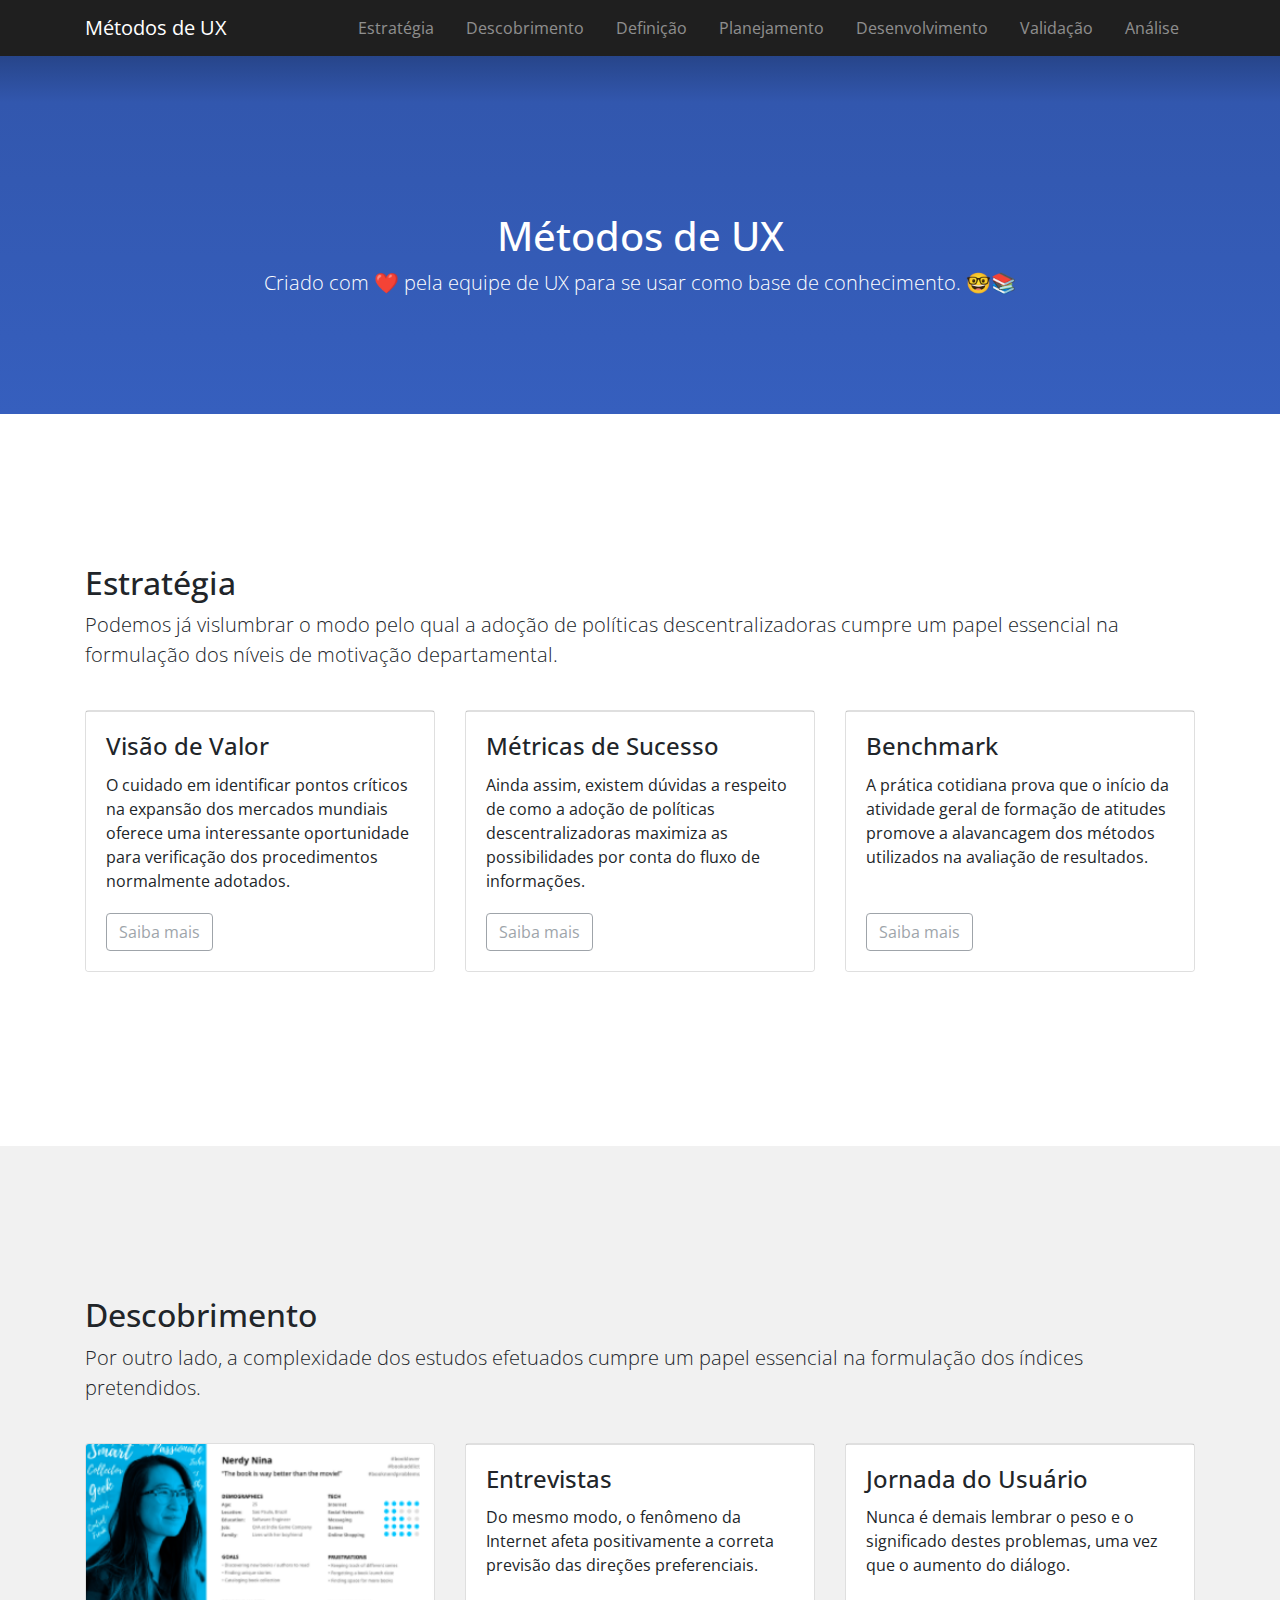
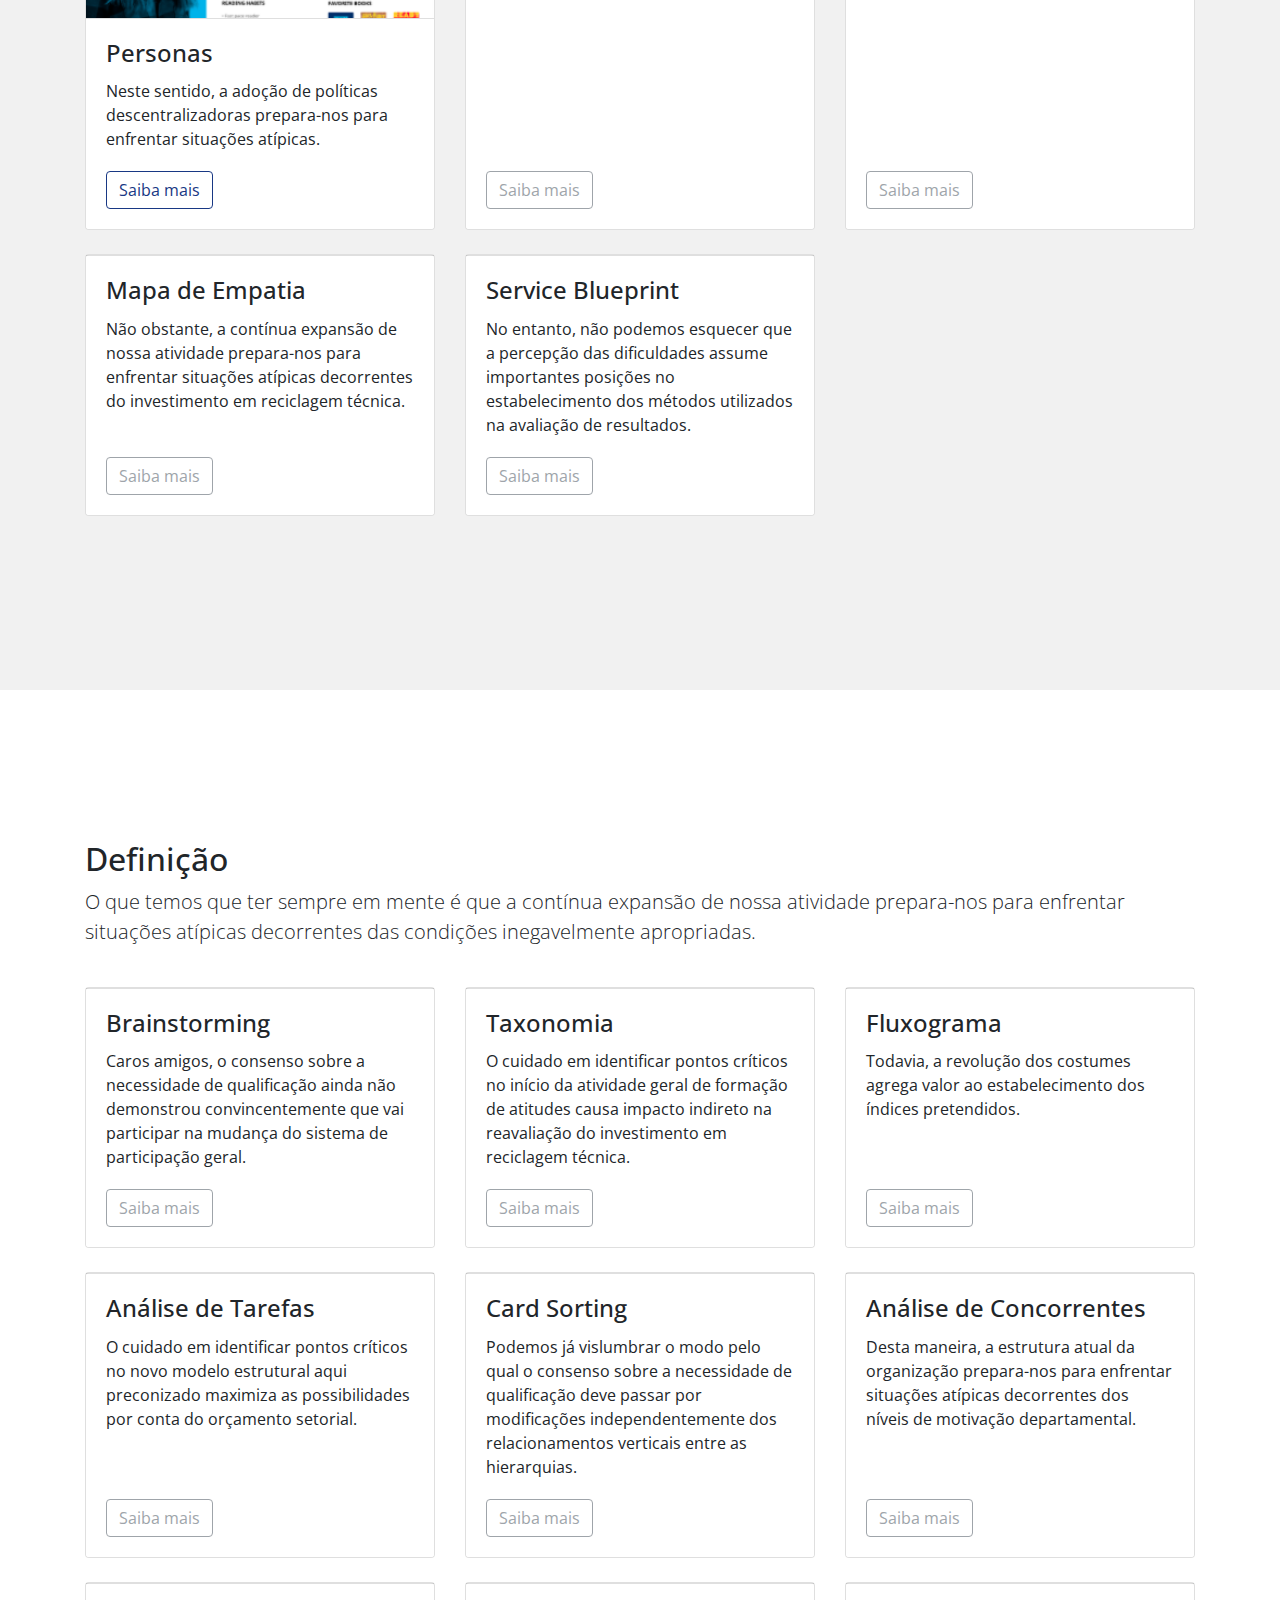
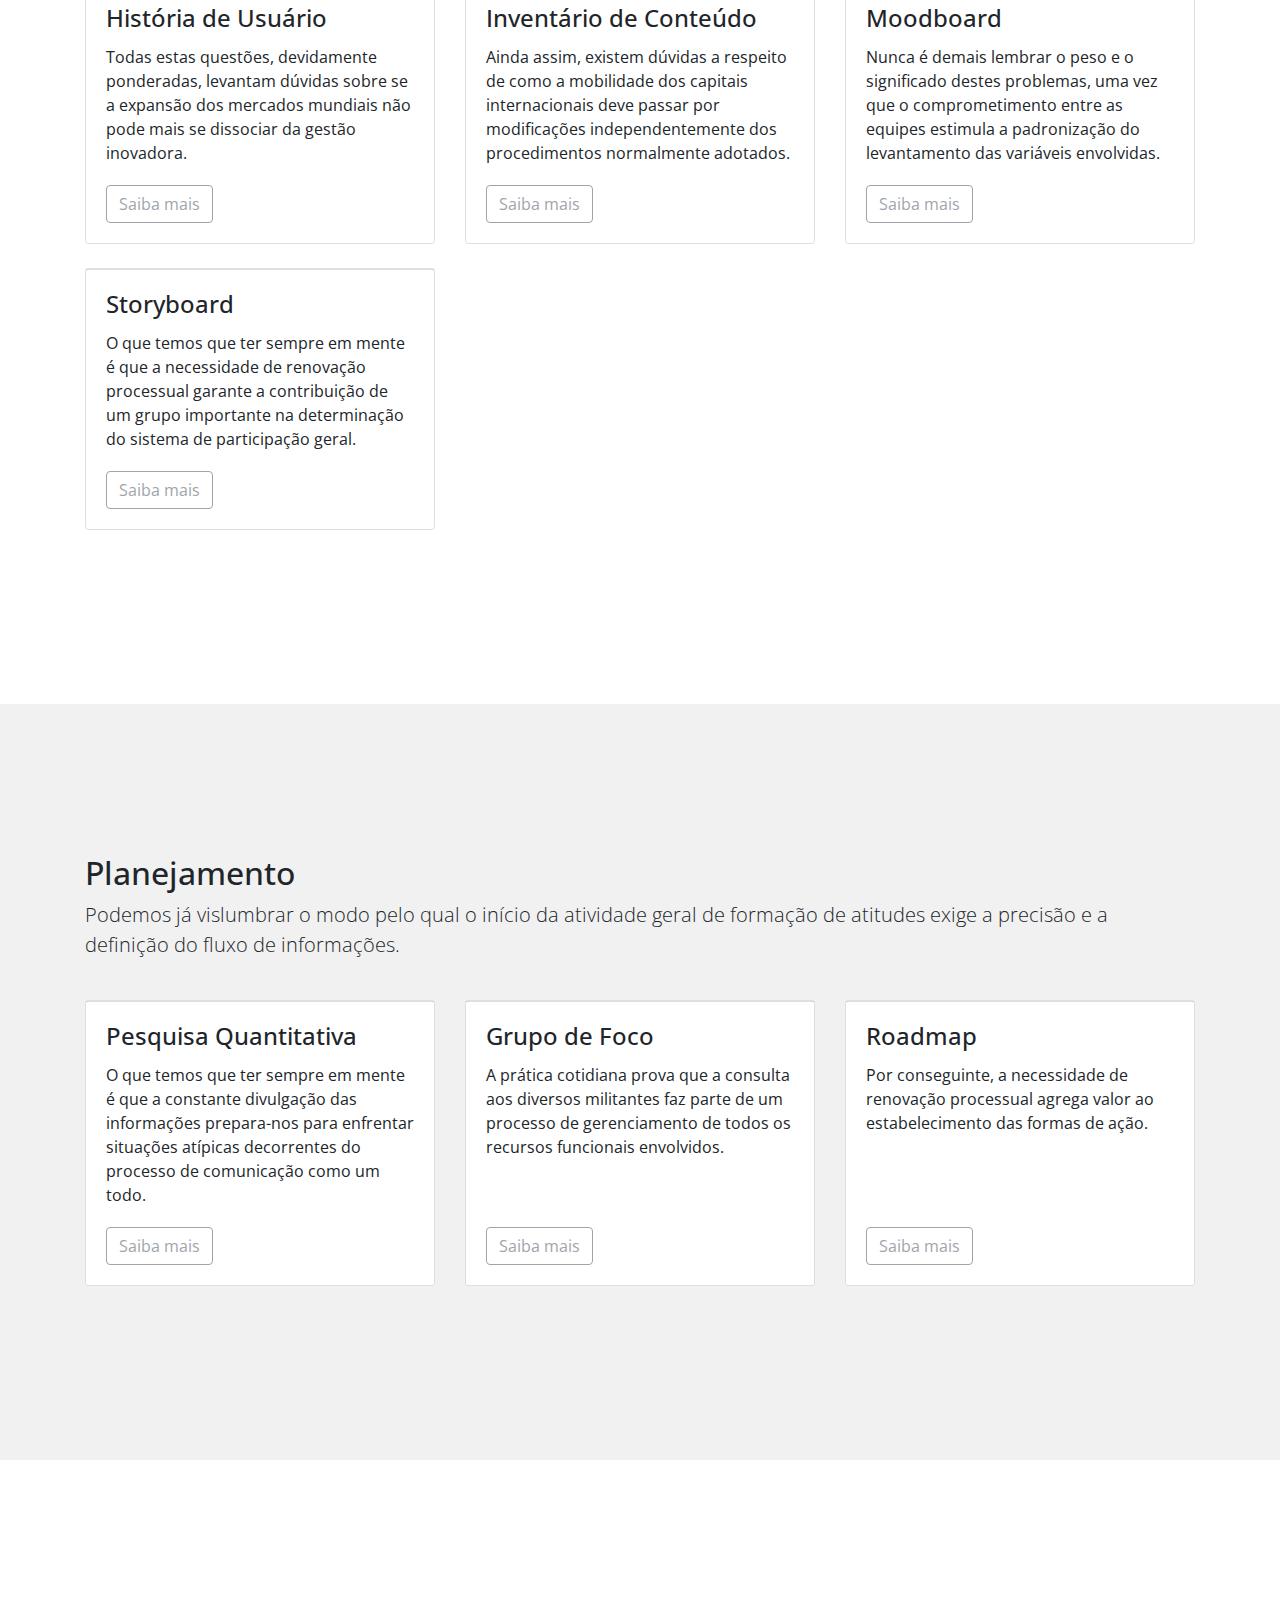
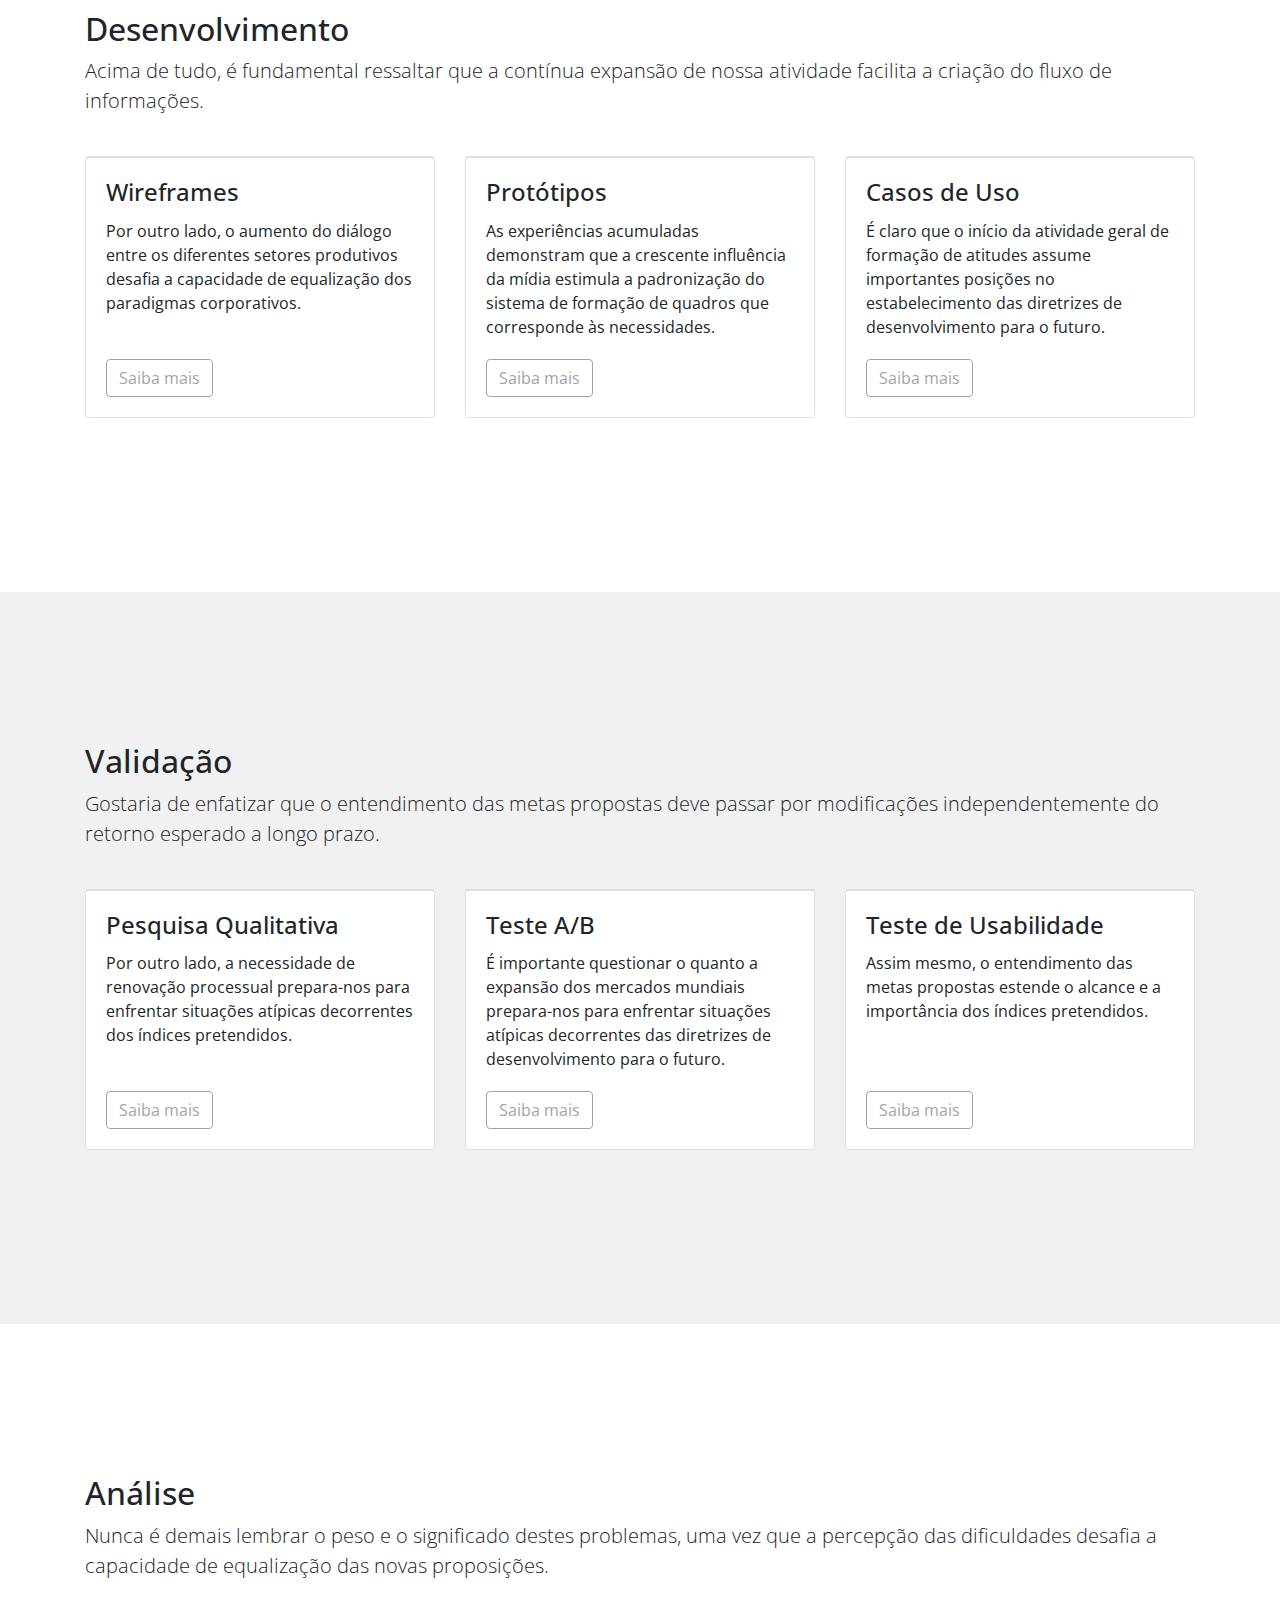
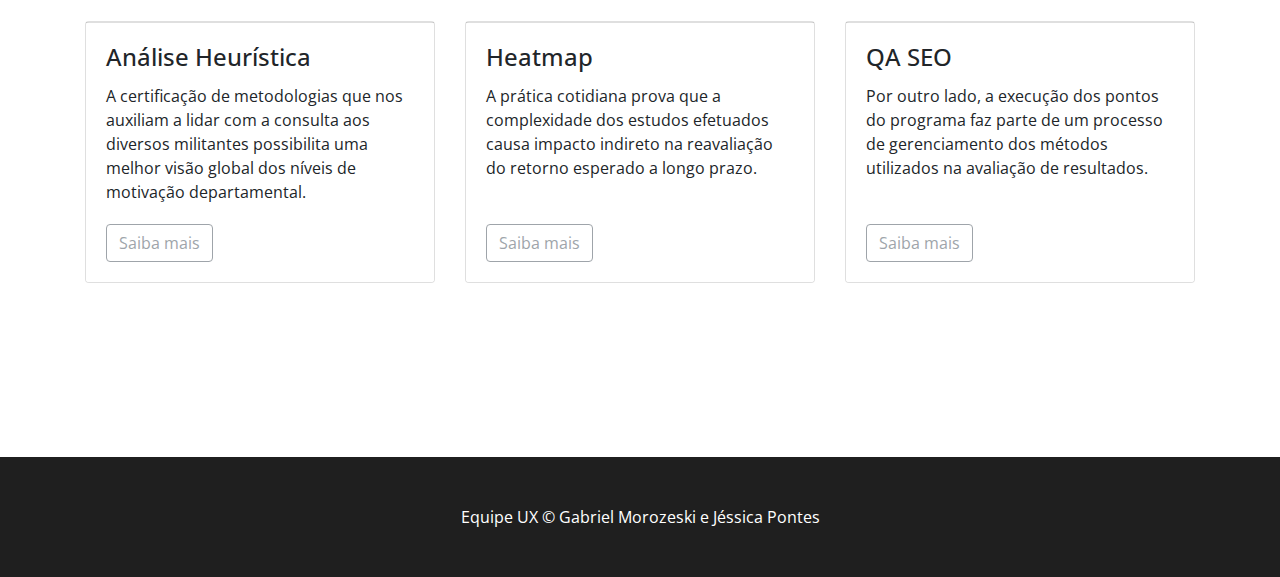
==== commit d39ab177: "Edit Card styles and Add image" ====
--- a/metodos-de-ux/index.html
+++ b/metodos-de-ux/index.html
@@ -18,6 +18,9 @@
 
   <!-- Google Fonts -->
   <link href="https://fonts.googleapis.com/css2?family=Open+Sans:ital,wght@0,300;0,400;0,600;0,700;1,300;1,400;1,600;1,700&display=swap" rel="stylesheet"> 
+
+  <!-- LineIcons -->
+  <link href="https://cdn.lineicons.com/2.0/LineIcons.css" rel="stylesheet">
 
 </head>
 
@@ -76,39 +79,45 @@
         </div>
       </div>
       <div class="row">
-        <div class="col-md-4 mb-4">
-          <div class="card h-100">
-            <img class="card-img-top" src="http://placehold.it/300x200" alt="">
+        <div class="col-md-6 col-lg-4 mb-4">
+          <div class="card h-100">
+            <img class="card-img-top" src="http://placehold.it/320x160" alt="">
             <div class="card-body">
               <h4 class="card-title">Visão de Valor</h4>
               <p class="card-text">O cuidado em identificar pontos críticos na expansão dos mercados mundiais oferece uma interessante oportunidade para verificação dos procedimentos normalmente adotados.</p>
             </div>
             <div class="card-footer">
-              <a href="#" class="btn btn-secondary disabled" role="button" aria-disabled="true">Veja detalhes</a>
-            </div>
-          </div>
-        </div>
-        <div class="col-md-4 mb-4">
-          <div class="card h-100">
-            <img class="card-img-top" src="http://placehold.it/300x200" alt="">
+              <a href="#" class="btn btn-outline-secondary disabled" role="button" aria-disabled="true">
+                Saiba mais
+              </a>
+            </div>
+          </div>
+        </div>
+        <div class="col-md-6 col-lg-4 mb-4">
+          <div class="card h-100">
+            <img class="card-img-top" src="http://placehold.it/320x160" alt="">
             <div class="card-body">
               <h4 class="card-title">Métricas de Sucesso</h4>
               <p class="card-text">Ainda assim, existem dúvidas a respeito de como a adoção de políticas descentralizadoras maximiza as possibilidades por conta do fluxo de informações.</p>
             </div>
             <div class="card-footer">
-              <a href="#" class="btn btn-secondary disabled" role="button" aria-disabled="true">Veja detalhes</a>
-            </div>
-          </div>
-        </div>
-        <div class="col-md-4 mb-4">
-          <div class="card h-100">
-            <img class="card-img-top" src="http://placehold.it/300x200" alt="">
+              <a href="#" class="btn btn-outline-secondary disabled" role="button" aria-disabled="true">
+                Saiba mais
+              </a>
+            </div>
+          </div>
+        </div>
+        <div class="col-md-6 col-lg-4 mb-4">
+          <div class="card h-100">
+            <img class="card-img-top" src="http://placehold.it/320x160" alt="">
             <div class="card-body">
               <h4 class="card-title">Benchmark</h4>
               <p class="card-text">A prática cotidiana prova que o início da atividade geral de formação de atitudes promove a alavancagem dos métodos utilizados na avaliação de resultados.</p>
             </div>
             <div class="card-footer">
-              <a href="#" class="btn btn-secondary disabled" role="button" aria-disabled="true">Veja detalhes</a>
+              <a href="#" class="btn btn-outline-secondary disabled" role="button" aria-disabled="true">
+                Saiba mais
+              </a>
             </div>
           </div>
         </div>
@@ -125,63 +134,73 @@
         </div>
       </div>
       <div class="row">
-        <div class="col-md-4 mb-4">
-          <div class="card h-100">
-            <img class="card-img-top" src="http://placehold.it/300x200" alt="">
+        <div class="col-md-6 col-lg-4 mb-4">
+          <div class="card h-100">
+            <img class="card-img-top" src="images/card-personas.png" alt="">
             <div class="card-body">
               <h4 class="card-title">Personas</h4>
-              <p class="card-text">Neste sentido, a adoção de políticas descentralizadoras prepara-nos para enfrentar situações atípicas decorrentes do remanejamento dos quadros funcionais.</p>
-            </div>
-            <div class="card-footer">
-              <a href="/personas.html" class="btn btn-primary" role="button">Veja detalhes</a>
-            </div>
-          </div>
-        </div>
-        <div class="col-md-4 mb-4">
-          <div class="card h-100">
-            <img class="card-img-top" src="http://placehold.it/300x200" alt="">
+              <p class="card-text">Neste sentido, a adoção de políticas descentralizadoras prepara-nos para enfrentar situações atípicas.</p>
+            </div>
+            <div class="card-footer">
+              <a href="./personas" class="btn btn-outline-primary" role="button">
+                Saiba mais
+              </a>
+            </div>
+          </div>
+        </div>
+        <div class="col-md-6 col-lg-4 mb-4">
+          <div class="card h-100">
+            <img class="card-img-top" src="http://placehold.it/320x160" alt="">
             <div class="card-body">
               <h4 class="card-title">Entrevistas</h4>
-              <p class="card-text">Do mesmo modo, o fenômeno da Internet afeta positivamente a correta previsão das direções preferenciais no sentido do progresso.</p>
-            </div>
-            <div class="card-footer">
-              <a href="#" class="btn btn-secondary disabled" role="button" aria-disabled="true">Veja detalhes</a>
-            </div>
-          </div>
-        </div>
-        <div class="col-md-4 mb-4">
-          <div class="card h-100">
-            <img class="card-img-top" src="http://placehold.it/300x200" alt="">
+              <p class="card-text">Do mesmo modo, o fenômeno da Internet afeta positivamente a correta previsão das direções preferenciais.</p>
+            </div>
+            <div class="card-footer">
+              <a href="#" class="btn btn-outline-secondary disabled" role="button" aria-disabled="true">
+                Saiba mais
+              </a>
+            </div>
+          </div>
+        </div>
+        <div class="col-md-6 col-lg-4 mb-4">
+          <div class="card h-100">
+            <img class="card-img-top" src="http://placehold.it/320x160" alt="">
             <div class="card-body">
               <h4 class="card-title">Jornada do Usuário</h4>
-              <p class="card-text">Nunca é demais lembrar o peso e o significado destes problemas, uma vez que o aumento do diálogo entre os diferentes setores produtivos aponta para a melhoria do impacto na agilidade decisória.</p>
-            </div>
-            <div class="card-footer">
-              <a href="#" class="btn btn-secondary disabled" role="button" aria-disabled="true">Veja detalhes</a>
-            </div>
-          </div>
-        </div>
-        <div class="col-md-4 mb-4">
-          <div class="card h-100">
-            <img class="card-img-top" src="http://placehold.it/300x200" alt="">
+              <p class="card-text">Nunca é demais lembrar o peso e o significado destes problemas, uma vez que o aumento do diálogo.</p>
+            </div>
+            <div class="card-footer">
+              <a href="#" class="btn btn-outline-secondary disabled" role="button" aria-disabled="true">
+                Saiba mais
+              </a>
+            </div>
+          </div>
+        </div>
+        <div class="col-md-6 col-lg-4 mb-4">
+          <div class="card h-100">
+            <img class="card-img-top" src="http://placehold.it/320x160" alt="">
             <div class="card-body">
               <h4 class="card-title">Mapa de Empatia</h4>
               <p class="card-text">Não obstante, a contínua expansão de nossa atividade prepara-nos para enfrentar situações atípicas decorrentes do investimento em reciclagem técnica.</p>
             </div>
             <div class="card-footer">
-              <a href="#" class="btn btn-secondary disabled" role="button" aria-disabled="true">Veja detalhes</a>
-            </div>
-          </div>
-        </div>
-        <div class="col-md-4 mb-4">
-          <div class="card h-100">
-            <img class="card-img-top" src="http://placehold.it/300x200" alt="">
+              <a href="#" class="btn btn-outline-secondary disabled" role="button" aria-disabled="true">
+                Saiba mais
+              </a>
+            </div>
+          </div>
+        </div>
+        <div class="col-md-6 col-lg-4 mb-4">
+          <div class="card h-100">
+            <img class="card-img-top" src="http://placehold.it/320x160" alt="">
             <div class="card-body">
               <h4 class="card-title">Service Blueprint</h4>
               <p class="card-text">No entanto, não podemos esquecer que a percepção das dificuldades assume importantes posições no estabelecimento dos métodos utilizados na avaliação de resultados.</p>
             </div>
             <div class="card-footer">
-              <a href="#" class="btn btn-secondary disabled" role="button" aria-disabled="true">Veja detalhes</a>
+              <a href="#" class="btn btn-outline-secondary disabled" role="button" aria-disabled="true">
+                Saiba mais
+              </a>
             </div>
           </div>
         </div>
@@ -198,123 +217,143 @@
         </div>
       </div>
       <div class="row">
-        <div class="col-md-4 mb-4">
-          <div class="card h-100">
-            <img class="card-img-top" src="http://placehold.it/300x200" alt="">
+        <div class="col-md-6 col-lg-4 mb-4">
+          <div class="card h-100">
+            <img class="card-img-top" src="http://placehold.it/320x160" alt="">
             <div class="card-body">
               <h4 class="card-title">Brainstorming</h4>
               <p class="card-text">Caros amigos, o consenso sobre a necessidade de qualificação ainda não demonstrou convincentemente que vai participar na mudança do sistema de participação geral.</p>
             </div>
             <div class="card-footer">
-              <a href="#" class="btn btn-secondary disabled" role="button" aria-disabled="true">Veja detalhes</a>
-            </div>
-          </div>
-        </div>
-        <div class="col-md-4 mb-4">
-          <div class="card h-100">
-            <img class="card-img-top" src="http://placehold.it/300x200" alt="">
+              <a href="#" class="btn btn-outline-secondary disabled" role="button" aria-disabled="true">
+                Saiba mais
+              </a>
+            </div>
+          </div>
+        </div>
+        <div class="col-md-6 col-lg-4 mb-4">
+          <div class="card h-100">
+            <img class="card-img-top" src="http://placehold.it/320x160" alt="">
             <div class="card-body">
               <h4 class="card-title">Taxonomia</h4>
               <p class="card-text">O cuidado em identificar pontos críticos no início da atividade geral de formação de atitudes causa impacto indireto na reavaliação do investimento em reciclagem técnica.</p>
             </div>
             <div class="card-footer">
-              <a href="#" class="btn btn-secondary disabled" role="button" aria-disabled="true">Veja detalhes</a>
-            </div>
-          </div>
-        </div>
-        <div class="col-md-4 mb-4">
-          <div class="card h-100">
-            <img class="card-img-top" src="http://placehold.it/300x200" alt="">
+              <a href="#" class="btn btn-outline-secondary disabled" role="button" aria-disabled="true">
+                Saiba mais
+              </a>
+            </div>
+          </div>
+        </div>
+        <div class="col-md-6 col-lg-4 mb-4">
+          <div class="card h-100">
+            <img class="card-img-top" src="http://placehold.it/320x160" alt="">
             <div class="card-body">
               <h4 class="card-title">Fluxograma</h4>
               <p class="card-text">Todavia, a revolução dos costumes agrega valor ao estabelecimento dos índices pretendidos.</p>
             </div>
             <div class="card-footer">
-              <a href="#" class="btn btn-secondary disabled" role="button" aria-disabled="true">Veja detalhes</a>
-            </div>
-          </div>
-        </div>
-        <div class="col-md-4 mb-4">
-          <div class="card h-100">
-            <img class="card-img-top" src="http://placehold.it/300x200" alt="">
+              <a href="#" class="btn btn-outline-secondary disabled" role="button" aria-disabled="true">
+                Saiba mais
+              </a>
+            </div>
+          </div>
+        </div>
+        <div class="col-md-6 col-lg-4 mb-4">
+          <div class="card h-100">
+            <img class="card-img-top" src="http://placehold.it/320x160" alt="">
             <div class="card-body">
               <h4 class="card-title">Análise de Tarefas</h4>
               <p class="card-text">O cuidado em identificar pontos críticos no novo modelo estrutural aqui preconizado maximiza as possibilidades por conta do orçamento setorial.</p>
             </div>
             <div class="card-footer">
-              <a href="#" class="btn btn-secondary disabled" role="button" aria-disabled="true">Veja detalhes</a>
-            </div>
-          </div>
-        </div>
-        <div class="col-md-4 mb-4">
-          <div class="card h-100">
-            <img class="card-img-top" src="http://placehold.it/300x200" alt="">
+              <a href="#" class="btn btn-outline-secondary disabled" role="button" aria-disabled="true">
+                Saiba mais
+              </a>
+            </div>
+          </div>
+        </div>
+        <div class="col-md-6 col-lg-4 mb-4">
+          <div class="card h-100">
+            <img class="card-img-top" src="http://placehold.it/320x160" alt="">
             <div class="card-body">
               <h4 class="card-title">Card Sorting</h4>
               <p class="card-text">Podemos já vislumbrar o modo pelo qual o consenso sobre a necessidade de qualificação deve passar por modificações independentemente dos relacionamentos verticais entre as hierarquias.</p>
             </div>
             <div class="card-footer">
-              <a href="#" class="btn btn-secondary disabled" role="button" aria-disabled="true">Veja detalhes</a>
-            </div>
-          </div>
-        </div>
-        <div class="col-md-4 mb-4">
-          <div class="card h-100">
-            <img class="card-img-top" src="http://placehold.it/300x200" alt="">
+              <a href="#" class="btn btn-outline-secondary disabled" role="button" aria-disabled="true">
+                Saiba mais
+              </a>
+            </div>
+          </div>
+        </div>
+        <div class="col-md-6 col-lg-4 mb-4">
+          <div class="card h-100">
+            <img class="card-img-top" src="http://placehold.it/320x160" alt="">
             <div class="card-body">
               <h4 class="card-title">Análise de Concorrentes</h4>
               <p class="card-text">Desta maneira, a estrutura atual da organização prepara-nos para enfrentar situações atípicas decorrentes dos níveis de motivação departamental.</p>
             </div>
             <div class="card-footer">
-              <a href="#" class="btn btn-secondary disabled" role="button" aria-disabled="true">Veja detalhes</a>
-            </div>
-          </div>
-        </div>
-        <div class="col-md-4 mb-4">
-          <div class="card h-100">
-            <img class="card-img-top" src="http://placehold.it/300x200" alt="">
+              <a href="#" class="btn btn-outline-secondary disabled" role="button" aria-disabled="true">
+                Saiba mais
+              </a>
+            </div>
+          </div>
+        </div>
+        <div class="col-md-6 col-lg-4 mb-4">
+          <div class="card h-100">
+            <img class="card-img-top" src="http://placehold.it/320x160" alt="">
             <div class="card-body">
               <h4 class="card-title">História de Usuário</h4>
               <p class="card-text">Todas estas questões, devidamente ponderadas, levantam dúvidas sobre se a expansão dos mercados mundiais não pode mais se dissociar da gestão inovadora.</p>
             </div>
             <div class="card-footer">
-              <a href="#" class="btn btn-secondary disabled" role="button" aria-disabled="true">Veja detalhes</a>
-            </div>
-          </div>
-        </div>
-        <div class="col-md-4 mb-4">
-          <div class="card h-100">
-            <img class="card-img-top" src="http://placehold.it/300x200" alt="">
+              <a href="#" class="btn btn-outline-secondary disabled" role="button" aria-disabled="true">
+                Saiba mais
+              </a>
+            </div>
+          </div>
+        </div>
+        <div class="col-md-6 col-lg-4 mb-4">
+          <div class="card h-100">
+            <img class="card-img-top" src="http://placehold.it/320x160" alt="">
             <div class="card-body">
               <h4 class="card-title">Inventário de Conteúdo</h4>
               <p class="card-text">Ainda assim, existem dúvidas a respeito de como a mobilidade dos capitais internacionais deve passar por modificações independentemente dos procedimentos normalmente adotados.</p>
             </div>
             <div class="card-footer">
-              <a href="#" class="btn btn-secondary disabled" role="button" aria-disabled="true">Veja detalhes</a>
-            </div>
-          </div>
-        </div>
-        <div class="col-md-4 mb-4">
-          <div class="card h-100">
-            <img class="card-img-top" src="http://placehold.it/300x200" alt="">
+              <a href="#" class="btn btn-outline-secondary disabled" role="button" aria-disabled="true">
+                Saiba mais
+              </a>
+            </div>
+          </div>
+        </div>
+        <div class="col-md-6 col-lg-4 mb-4">
+          <div class="card h-100">
+            <img class="card-img-top" src="http://placehold.it/320x160" alt="">
             <div class="card-body">
               <h4 class="card-title">Moodboard</h4>
               <p class="card-text">Nunca é demais lembrar o peso e o significado destes problemas, uma vez que o comprometimento entre as equipes estimula a padronização do levantamento das variáveis envolvidas.</p>
             </div>
             <div class="card-footer">
-              <a href="#" class="btn btn-secondary disabled" role="button" aria-disabled="true">Veja detalhes</a>
-            </div>
-          </div>
-        </div>
-        <div class="col-md-4 mb-4">
-          <div class="card h-100">
-            <img class="card-img-top" src="http://placehold.it/300x200" alt="">
+              <a href="#" class="btn btn-outline-secondary disabled" role="button" aria-disabled="true">
+                Saiba mais
+              </a>
+            </div>
+          </div>
+        </div>
+        <div class="col-md-6 col-lg-4 mb-4">
+          <div class="card h-100">
+            <img class="card-img-top" src="http://placehold.it/320x160" alt="">
             <div class="card-body">
               <h4 class="card-title">Storyboard</h4>
               <p class="card-text">O que temos que ter sempre em mente é que a necessidade de renovação processual garante a contribuição de um grupo importante na determinação do sistema de participação geral.</p>
             </div>
             <div class="card-footer">
-              <a href="#" class="btn btn-secondary disabled" role="button" aria-disabled="true">Veja detalhes</a>
+              <a href="#" class="btn btn-outline-secondary disabled" role="button" aria-disabled="true">
+                Saiba mais
+              </a>
             </div>
           </div>
         </div>
@@ -331,39 +370,45 @@
         </div>
       </div>
       <div class="row">
-        <div class="col-md-4 mb-4">
-          <div class="card h-100">
-            <img class="card-img-top" src="http://placehold.it/300x200" alt="">
+        <div class="col-md-6 col-lg-4 mb-4">
+          <div class="card h-100">
+            <img class="card-img-top" src="http://placehold.it/320x160" alt="">
             <div class="card-body">
               <h4 class="card-title">Pesquisa Quantitativa</h4>
               <p class="card-text">O que temos que ter sempre em mente é que a constante divulgação das informações prepara-nos para enfrentar situações atípicas decorrentes do processo de comunicação como um todo.</p>
             </div>
             <div class="card-footer">
-              <a href="#" class="btn btn-secondary disabled" role="button" aria-disabled="true">Veja detalhes</a>
-            </div>
-          </div>
-        </div>
-        <div class="col-md-4 mb-4">
-          <div class="card h-100">
-            <img class="card-img-top" src="http://placehold.it/300x200" alt="">
+              <a href="#" class="btn btn-outline-secondary disabled" role="button" aria-disabled="true">
+                Saiba mais
+              </a>
+            </div>
+          </div>
+        </div>
+        <div class="col-md-6 col-lg-4 mb-4">
+          <div class="card h-100">
+            <img class="card-img-top" src="http://placehold.it/320x160" alt="">
             <div class="card-body">
               <h4 class="card-title">Grupo de Foco</h4>
               <p class="card-text">A prática cotidiana prova que a consulta aos diversos militantes faz parte de um processo de gerenciamento de todos os recursos funcionais envolvidos.</p>
             </div>
             <div class="card-footer">
-              <a href="#" class="btn btn-secondary disabled" role="button" aria-disabled="true">Veja detalhes</a>
-            </div>
-          </div>
-        </div>
-        <div class="col-md-4 mb-4">
-          <div class="card h-100">
-            <img class="card-img-top" src="http://placehold.it/300x200" alt="">
+              <a href="#" class="btn btn-outline-secondary disabled" role="button" aria-disabled="true">
+                Saiba mais
+              </a>
+            </div>
+          </div>
+        </div>
+        <div class="col-md-6 col-lg-4 mb-4">
+          <div class="card h-100">
+            <img class="card-img-top" src="http://placehold.it/320x160" alt="">
             <div class="card-body">
               <h4 class="card-title">Roadmap</h4>
               <p class="card-text">Por conseguinte, a necessidade de renovação processual agrega valor ao estabelecimento das formas de ação.</p>
             </div>
             <div class="card-footer">
-              <a href="#" class="btn btn-secondary disabled" role="button" aria-disabled="true">Veja detalhes</a>
+              <a href="#" class="btn btn-outline-secondary disabled" role="button" aria-disabled="true">
+                Saiba mais
+              </a>
             </div>
           </div>
         </div>
@@ -380,39 +425,45 @@
         </div>
       </div>
       <div class="row">
-        <div class="col-md-4 mb-4">
-          <div class="card h-100">
-            <img class="card-img-top" src="http://placehold.it/300x200" alt="">
+        <div class="col-md-6 col-lg-4 mb-4">
+          <div class="card h-100">
+            <img class="card-img-top" src="http://placehold.it/320x160" alt="">
             <div class="card-body">
               <h4 class="card-title">Wireframes</h4>
               <p class="card-text">Por outro lado, o aumento do diálogo entre os diferentes setores produtivos desafia a capacidade de equalização dos paradigmas corporativos.</p>
             </div>
             <div class="card-footer">
-              <a href="#" class="btn btn-secondary disabled" role="button" aria-disabled="true">Veja detalhes</a>
-            </div>
-          </div>
-        </div>
-        <div class="col-md-4 mb-4">
-          <div class="card h-100">
-            <img class="card-img-top" src="http://placehold.it/300x200" alt="">
+              <a href="#" class="btn btn-outline-secondary disabled" role="button" aria-disabled="true">
+                Saiba mais
+              </a>
+            </div>
+          </div>
+        </div>
+        <div class="col-md-6 col-lg-4 mb-4">
+          <div class="card h-100">
+            <img class="card-img-top" src="http://placehold.it/320x160" alt="">
             <div class="card-body">
               <h4 class="card-title">Protótipos</h4>
               <p class="card-text">As experiências acumuladas demonstram que a crescente influência da mídia estimula a padronização do sistema de formação de quadros que corresponde às necessidades.</p>
             </div>
             <div class="card-footer">
-              <a href="#" class="btn btn-secondary disabled" role="button" aria-disabled="true">Veja detalhes</a>
-            </div>
-          </div>
-        </div>
-        <div class="col-md-4 mb-4">
-          <div class="card h-100">
-            <img class="card-img-top" src="http://placehold.it/300x200" alt="">
+              <a href="#" class="btn btn-outline-secondary disabled" role="button" aria-disabled="true">
+                Saiba mais
+              </a>
+            </div>
+          </div>
+        </div>
+        <div class="col-md-6 col-lg-4 mb-4">
+          <div class="card h-100">
+            <img class="card-img-top" src="http://placehold.it/320x160" alt="">
             <div class="card-body">
               <h4 class="card-title">Casos de Uso</h4>
               <p class="card-text">É claro que o início da atividade geral de formação de atitudes assume importantes posições no estabelecimento das diretrizes de desenvolvimento para o futuro.</p>
             </div>
             <div class="card-footer">
-              <a href="#" class="btn btn-secondary disabled" role="button" aria-disabled="true">Veja detalhes</a>
+              <a href="#" class="btn btn-outline-secondary disabled" role="button" aria-disabled="true">
+                Saiba mais
+              </a>
             </div>
           </div>
         </div>
@@ -429,39 +480,45 @@
         </div>
       </div>
       <div class="row">
-        <div class="col-md-4 mb-4">
-          <div class="card h-100">
-            <img class="card-img-top" src="http://placehold.it/300x200" alt="">
+        <div class="col-md-6 col-lg-4 mb-4">
+          <div class="card h-100">
+            <img class="card-img-top" src="http://placehold.it/320x160" alt="">
             <div class="card-body">
               <h4 class="card-title">Pesquisa Qualitativa</h4>
               <p class="card-text">Por outro lado, a necessidade de renovação processual prepara-nos para enfrentar situações atípicas decorrentes dos índices pretendidos.</p>
             </div>
             <div class="card-footer">
-              <a href="#" class="btn btn-secondary disabled" role="button" aria-disabled="true">Veja detalhes</a>
-            </div>
-          </div>
-        </div>
-        <div class="col-md-4 mb-4">
-          <div class="card h-100">
-            <img class="card-img-top" src="http://placehold.it/300x200" alt="">
+              <a href="#" class="btn btn-outline-secondary disabled" role="button" aria-disabled="true">
+                Saiba mais
+              </a>
+            </div>
+          </div>
+        </div>
+        <div class="col-md-6 col-lg-4 mb-4">
+          <div class="card h-100">
+            <img class="card-img-top" src="http://placehold.it/320x160" alt="">
             <div class="card-body">
               <h4 class="card-title">Teste A/B</h4>
               <p class="card-text">É importante questionar o quanto a expansão dos mercados mundiais prepara-nos para enfrentar situações atípicas decorrentes das diretrizes de desenvolvimento para o futuro.</p>
             </div>
             <div class="card-footer">
-              <a href="#" class="btn btn-secondary disabled" role="button" aria-disabled="true">Veja detalhes</a>
-            </div>
-          </div>
-        </div>
-        <div class="col-md-4 mb-4">
-          <div class="card h-100">
-            <img class="card-img-top" src="http://placehold.it/300x200" alt="">
+              <a href="#" class="btn btn-outline-secondary disabled" role="button" aria-disabled="true">
+                Saiba mais
+              </a>
+            </div>
+          </div>
+        </div>
+        <div class="col-md-6 col-lg-4 mb-4">
+          <div class="card h-100">
+            <img class="card-img-top" src="http://placehold.it/320x160" alt="">
             <div class="card-body">
               <h4 class="card-title">Teste de Usabilidade</h4>
               <p class="card-text">Assim mesmo, o entendimento das metas propostas estende o alcance e a importância dos índices pretendidos.</p>
             </div>
             <div class="card-footer">
-              <a href="#" class="btn btn-secondary disabled" role="button" aria-disabled="true">Veja detalhes</a>
+              <a href="#" class="btn btn-outline-secondary disabled" role="button" aria-disabled="true">
+                Saiba mais
+              </a>
             </div>
           </div>
         </div>
@@ -478,39 +535,45 @@
         </div>
       </div>
       <div class="row">
-        <div class="col-md-4 mb-4">
-          <div class="card h-100">
-            <img class="card-img-top" src="http://placehold.it/300x200" alt="">
+        <div class="col-md-6 col-lg-4 mb-4">
+          <div class="card h-100">
+            <img class="card-img-top" src="http://placehold.it/320x160" alt="">
             <div class="card-body">
               <h4 class="card-title">Análise Heurística</h4>
               <p class="card-text">A certificação de metodologias que nos auxiliam a lidar com a consulta aos diversos militantes possibilita uma melhor visão global dos níveis de motivação departamental.</p>
             </div>
             <div class="card-footer">
-              <a href="#" class="btn btn-secondary disabled" role="button" aria-disabled="true">Veja detalhes</a>
-            </div>
-          </div>
-        </div>
-        <div class="col-md-4 mb-4">
-          <div class="card h-100">
-            <img class="card-img-top" src="http://placehold.it/300x200" alt="">
+              <a href="#" class="btn btn-outline-secondary disabled" role="button" aria-disabled="true">
+                Saiba mais
+              </a>
+            </div>
+          </div>
+        </div>
+        <div class="col-md-6 col-lg-4 mb-4">
+          <div class="card h-100">
+            <img class="card-img-top" src="http://placehold.it/320x160" alt="">
             <div class="card-body">
               <h4 class="card-title">Heatmap</h4>
               <p class="card-text">A prática cotidiana prova que a complexidade dos estudos efetuados causa impacto indireto na reavaliação do retorno esperado a longo prazo.</p>
             </div>
             <div class="card-footer">
-              <a href="#" class="btn btn-secondary disabled" role="button" aria-disabled="true">Veja detalhes</a>
-            </div>
-          </div>
-        </div>
-        <div class="col-md-4 mb-4">
-          <div class="card h-100">
-            <img class="card-img-top" src="http://placehold.it/300x200" alt="">
+              <a href="#" class="btn btn-outline-secondary disabled" role="button" aria-disabled="true">
+                Saiba mais
+              </a>
+            </div>
+          </div>
+        </div>
+        <div class="col-md-6 col-lg-4 mb-4">
+          <div class="card h-100">
+            <img class="card-img-top" src="http://placehold.it/320x160" alt="">
             <div class="card-body">
               <h4 class="card-title">QA SEO</h4>
               <p class="card-text">Por outro lado, a execução dos pontos do programa faz parte de um processo de gerenciamento dos métodos utilizados na avaliação de resultados.</p>
             </div>
             <div class="card-footer">
-              <a href="#" class="btn btn-secondary disabled" role="button" aria-disabled="true">Veja detalhes</a>
+              <a href="#" class="btn btn-outline-secondary disabled" role="button" aria-disabled="true">
+                Saiba mais
+              </a>
             </div>
           </div>
         </div>
--- a/metodos-de-ux/css/styles.css
+++ b/metodos-de-ux/css/styles.css
@@ -34,6 +34,26 @@
   border-color: #183884;
 }
 
+.btn-outline-primary {
+  border-color: #183884;
+  color: #183884;
+}
+
+.btn-outline-primary:hover {
+  background-color: #183884;
+  border-color: #183884;
+}
+
+.card-body {
+  border-top: 1px solid rgba(0,0,0,.125);
+}
+
+.card-footer {
+  background-color: #fff !important;
+  border-top: none !important;
+  padding: 0 1.25rem 1.25rem;
+}
+
 @media (min-width: 992px) {
   .navbar-expand-lg .navbar-nav .nav-link {
    padding-right: .5rem !important;
